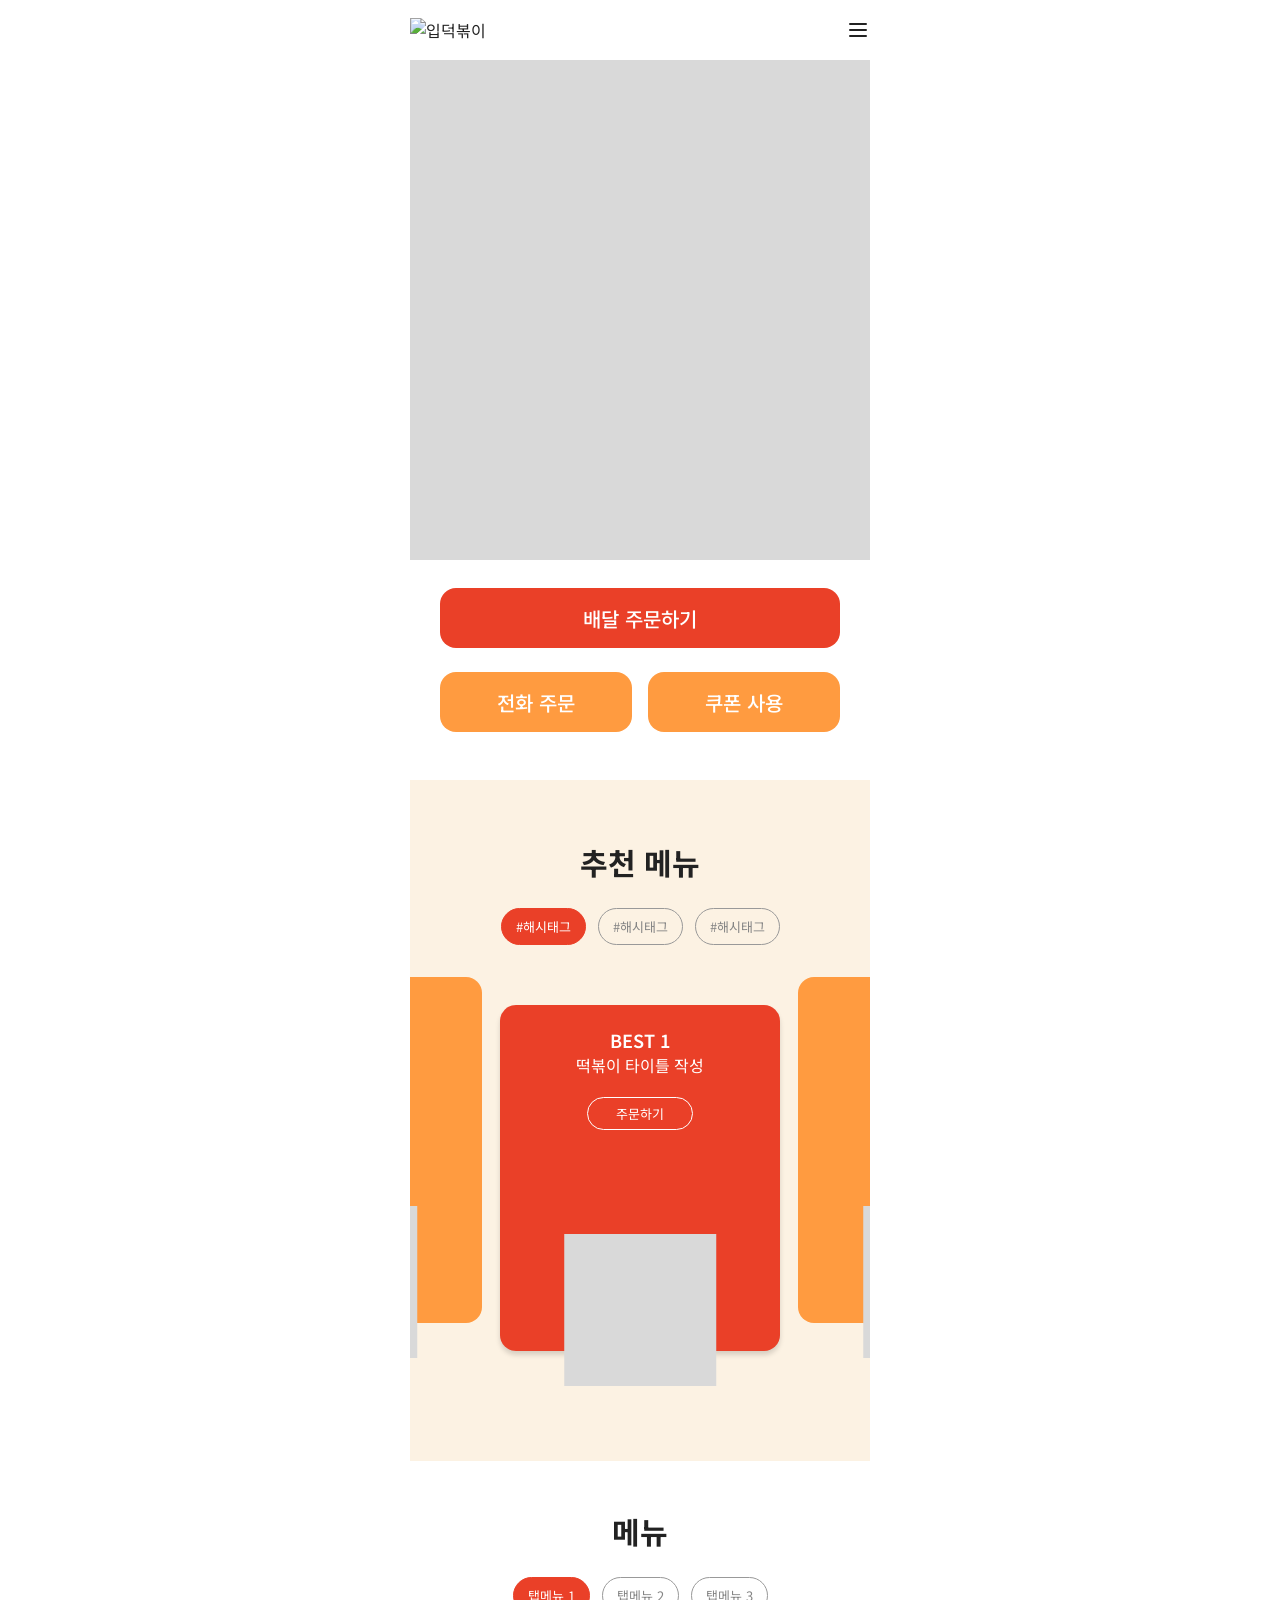
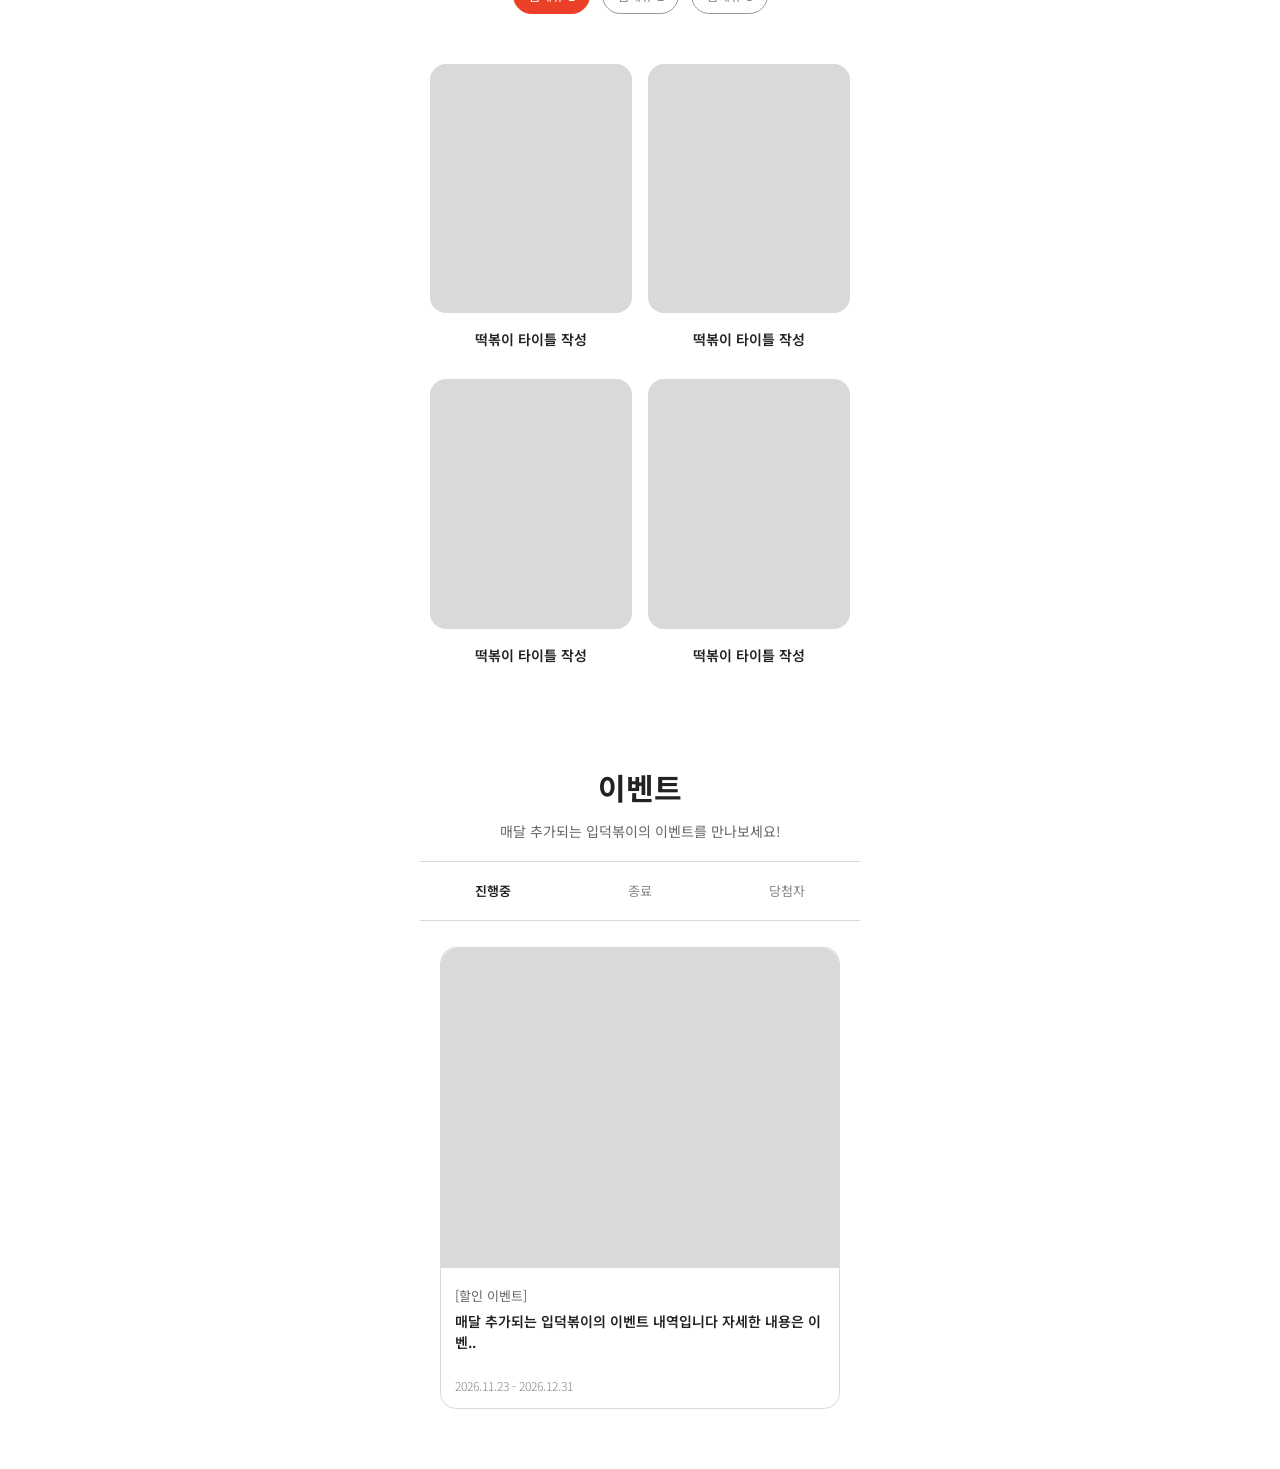
==== index.html @ 16d90d50 "mainpage_fin" ====
<!DOCTYPE html>
<html lang="ko">
<head>
    <meta charset="UTF-8">
    <meta name="viewport" content="width=device-width, initial-scale=1.0">
    <title>입덕볶이</title>
    <link rel="stylesheet" href="CSS/style.css">
</head>
<body>
    <div class="wrap">

        <!-- 헤더 -->
        
<header class="header">
    <a href="index.html" class="logo">
        <img src="img/logo.png" alt="입덕볶이">
    </a>

    <input type="checkbox" id="menu-toggle" class="menu-toggle">

    <label for="menu-toggle" class="menu-btn" aria-label="메뉴 열기">
        <svg xmlns="http://www.w3.org/2000/svg"
            width="24" height="24"
            viewBox="0 0 24 24"
            fill="none"
            stroke="currentColor"
            stroke-width="2"
            stroke-linecap="round"
            stroke-linejoin="round">
            <path d="M4 6h16"/>
            <path d="M4 12h16"/>
            <path d="M4 18h16"/>
        </svg>
    </label>

    <label for="menu-toggle" class="menu-overlay"></label>

    <nav class="side-menu">
        <div class="side-menu-header">
            <h2>메뉴</h2>

            <label for="menu-toggle" class="close-btn" aria-label="메뉴 닫기">
                <svg xmlns="http://www.w3.org/2000/svg"
                    width="24" height="24"
                    viewBox="0 0 24 24"
                    fill="none"
                    stroke="currentColor"
                    stroke-width="2"
                    stroke-linecap="round"
                    stroke-linejoin="round">
                    <path d="m18 6-12 12"/>
                    <path d="m6 6 12 12"/>
                </svg>
            </label>
        </div>

        <ul class="side-menu-list">
            <li><a href="sub/lists/lists.html">리스트페이지</a></li>
            <li><a href="#">상세페이지</a></li>
            <li><a href="#">결제페이지</a></li>
            <li><a href="#">결제</a></li>
        </ul>
    </nav>
</header>


        <main>

            <!-- 히어로 섹션 -->
            <section class="hero-section">
                <div class="hero-img"></div>

                <div class="order-wrap">
                    <a href="sub/lists/index.html" class="delivery-btn">
                        배달 주문하기
                    </a>

                    <div class="order-row">
                        <a href="#" class="phone-btn">전화 주문</a>
                        <a href="#" class="coupon-btn">쿠폰 사용</a>
                    </div>
                </div>
            </section>

            <!-- 추천 메뉴 섹션 -->
            <section class="recommend-section">

                <h2 class="section-title">추천 메뉴</h2>

                <div class="tab-wrap">
                    <button class="tab active">#해시태그</button>
                    <button class="tab">#해시태그</button>
                    <button class="tab">#해시태그</button>
                </div>

                <div class="recommend-slider">

                    <article class="recommend-card side-card">
                        <h3>BEST 2</h3>
                        <p>떡볶이 타이틀 작성</p>
                        <a href="sub/detail/index.html" class="recommend-btn">
                            주문하기
                        </a>
                        <div class="recommend-img recommend-img2"></div>
                    </article>

                    <article class="recommend-card best-card">
                        <h3>BEST 1</h3>
                        <p>떡볶이 타이틀 작성</p>
                        <a href="sub/detail/index.html" class="recommend-btn">
                            주문하기
                        </a>
                        <div class="recommend-img recommend-img1"></div>
                    </article>

                    <article class="recommend-card side-card">
                        <h3>BEST 3</h3>
                        <p>떡볶이 타이틀 작성</p>
                        <a href="sub/detail/index.html" class="recommend-btn">
                            주문하기
                        </a>
                        <div class="recommend-img recommend-img3"></div>
                    </article>

                </div>
            </section>

            <!-- 메뉴 섹션 -->
            <section class="menu-section">

                <h2 class="section-title">메뉴</h2>

                <div class="tab-wrap">
                    <button class="tab active">탭메뉴 1</button>
                    <button class="tab">탭메뉴 2</button>
                    <button class="tab">탭메뉴 3</button>
                </div>

                <div class="menu-grid">

                    <a href="sub/detail/index.html" class="menu-item">
                        <div class="menu-img menu-img1"></div>
                        <h3>떡볶이 타이틀 작성</h3>
                    </a>

                    <a href="sub/detail/index.html" class="menu-item">
                        <div class="menu-img menu-img2"></div>
                        <h3>떡볶이 타이틀 작성</h3>
                    </a>

                    <a href="sub/detail/index.html" class="menu-item">
                        <div class="menu-img menu-img3"></div>
                        <h3>떡볶이 타이틀 작성</h3>
                    </a>

                    <a href="sub/detail/index.html" class="menu-item">
                        <div class="menu-img menu-img4"></div>
                        <h3>떡볶이 타이틀 작성</h3>
                    </a>

                </div>
            </section>

            <!-- 이벤트 섹션 -->
            <section class="event-section">

                <h2 class="section-title">이벤트</h2>

                <p class="event-description">
                    매달 추가되는 입덕볶이의 이벤트를 만나보세요!
                </p>

                <div class="event-tabs">
                    <button class="event-tab active">진행중</button>
                    <button class="event-tab">종료</button>
                    <button class="event-tab">당첨자</button>
                </div>

                <article class="event-card">

                    <div class="event-img"></div>

                    <div class="event-content">
                        <span class="event-category">[할인 이벤트]</span>

                        <h3 class="event-title">
                            매달 추가되는 입덕볶이의 이벤트 내역입니다
                            자세한 내용은 이벤..
                        </h3>

                        <p class="event-date">
                            2026.11.23 - 2026.12.31
                        </p>
                    </div>

                </article>
            </section>

        </main>
    </div>
</body>
</html>
---- CSS/style.css ----
@import url('https://fonts.googleapis.com/css2?family=Noto+Sans+KR:wght@100..900&display=swap');

/* 글로벌 설정 */

* {
    margin: 0;
    padding: 0;
    box-sizing: border-box;
    font-family: 'Noto Sans KR', sans-serif;
}

body {
    background-color: #FFFFFF;
    color: #222222;
}

a {
    text-decoration: none;
    color: inherit;
}

button {
    border: none;
    background: none;
    cursor: pointer;
    color: inherit;
}

.wrap {
    width: 100%;
    max-width: 500px;
    margin: 0 auto;
    background-color: #FFFFFF;
}

main {
    padding: 0 20px;
}

.section-title {
    font-size: 30px;
    font-weight: 700;
    text-align: center;
}


/* 헤더 */

.header {
    width: 100%;
    height: 60px;
    padding: 0 20px;
    display: flex;
    justify-content: space-between;
    align-items: center;
}

.logo {
    display: flex;
    align-items: center;
}

.logo img {
    display: block;
    width: 100px;
    max-height: 45px;
    object-fit: contain;
}

.menu-btn {
    display: flex;
    align-items: center;
    justify-content: center;
}


/* 히어로 섹션 */

.hero-img {
    width: 100%;
    height: 500px;
    background-color: #D9D9D9;
    background-image: url("../img/hero.jpg");
    background-size: cover;
    background-position: center;
}

.order-wrap {
    padding: 28px 30px 0;
    display: flex;
    flex-direction: column;
    gap: 24px;
}

.delivery-btn,
.phone-btn,
.coupon-btn {
    height: 60px;
    border-radius: 16px;
    display: flex;
    justify-content: center;
    align-items: center;
    color: #FFFFFF;
    font-size: 20px;
    font-weight: 500;
}

.delivery-btn {
    width: 100%;
    background-color: #EA4028;
}

.order-row {
    display: flex;
    gap: 16px;
}

.phone-btn,
.coupon-btn {
    flex: 1;
    background-color: #FF9B40;
}


/* 공통 탭 메뉴 */

.tab-wrap {
    display: flex;
    justify-content: center;
    gap: 12px;
    margin-top: 24px;
}

.tab {
    padding: 8px 14px;
    border: 1px solid #999999;
    border-radius: 30px;
    font-size: 13px;
    font-weight: 400;
    color: #858585;
    white-space: nowrap;
}

.tab.active {
    background-color: #EA4028;
    border-color: #EA4028;
    color: #FFFFFF;
}


/* 추천 메뉴 섹션 */

.recommend-section {
    margin-top: 48px;
    padding: 60px 0 65px;
    background-color: #FCF2E3;
    overflow: hidden;
}

.recommend-slider {
    display: flex;
    align-items: flex-start;
    justify-content: center;
    gap: 18px;
    margin-top: 32px;
    padding-bottom: 45px;
    overflow: hidden;
}

.recommend-card {
    position: relative;
    flex-shrink: 0;
    width: 61%;
    aspect-ratio: 164 / 202;
    padding: 22px 10px;
    border-radius: 16px;
    color: #FFFFFF;
    text-align: center;
}

.best-card {
    margin-top: 28px;
    background-color: #EA4028;
    box-shadow: 0 4px 5px #00000025;
}

.side-card {
    background-color: #FF9B40;
}

.recommend-card h3 {
    font-size: 18px;
    font-weight: 600;
}

.recommend-card p {
    font-size: 16px;
    font-weight: 400;
}

.recommend-btn {
    display: inline-flex;
    align-items: center;
    justify-content: center;
    margin-top: 20px;
    padding: 6px 28px;
    border: 1px solid #FFFFFF;
    border-radius: 30px;
    font-size: 13px;
}

.recommend-img {
    position: absolute;
    bottom: -35px;
    left: 50%;
    transform: translateX(-50%);
    width: 54%;
    aspect-ratio: 1 / 1;
    background-color: #D9D9D9;
    background-size: contain;
    background-position: center;
    background-repeat: no-repeat;
}

.recommend-img1 {
    background-image: url("../img/recommend1.png");
}

.recommend-img2 {
    background-image: url("../img/recommend2.png");
}

.recommend-img3 {
    background-image: url("../img/recommend3.png");
}


/* 메뉴 섹션 */

.menu-section {
    padding: 48px 20px 0;
}

.menu-grid {
    display: grid;
    grid-template-columns: repeat(2, minmax(0, 1fr));
    column-gap: 16px;
    row-gap: 30px;
    margin-top: 50px;
}

.menu-item {
    display: flex;
    flex-direction: column;
    align-items: center;
    text-align: center;
}

.menu-img {
    width: 100%;
    aspect-ratio: 140 / 173;
    border-radius: 16px;
    background-color: #D9D9D9;
    background-size: contain;
    background-position: center;
    background-repeat: no-repeat;
}

.menu-img1 {
    background-image: url("../img/menu1.png");
}

.menu-img2 {
    background-image: url("../img/menu2.png");
}

.menu-img3 {
    background-image: url("../img/menu3.png");
}

.menu-img4 {
    background-image: url("../img/menu4.png");
}

.menu-item h3 {
    margin-top: 16px;
    font-size: 14px;
    font-weight: 600;
}


/* 이벤트 섹션 */

.event-section {
    padding: 0 10px 60px;
    margin-top: 100px;
}

.event-description {
    margin-top: 12px;
    margin-bottom: 20px;
    font-size: 14px;
    font-weight: 400;
    color: #666666;
    text-align: center;
}

.event-tabs {
    display: flex;
    height: 60px;
    border-top: 1px solid #D9D9D9;
    border-bottom: 1px solid #D9D9D9;
}

.event-tab {
    flex: 1;
    font-size: 13px;
    color: #858585;
}

.event-tab.active {
    color: #222222;
    font-weight: 600;
}

.event-card {
    margin: 26px 20px 0;
    border: 1px solid #D9D9D9;
    border-radius: 16px;
    overflow: hidden;
}

.event-img {
    width: 100%;
    aspect-ratio: 280 / 225;
    background-color: #D9D9D9;
    background-image: url("../img/event1.jpg");
    background-size: cover;
    background-position: center;
}

.event-content {
    padding: 14px;
}

.event-category {
    font-size: 13px;
    color: #666666;
}

.event-title {
    margin-top: 5px;
    font-size: 14px;
    font-weight: 600;
    line-height: 1.5;
    display: -webkit-box;
    -webkit-line-clamp: 2;
    line-clamp: 2;
    -webkit-box-orient: vertical;
    overflow: hidden;
}

.event-date {
    margin-top: 24px;
    font-size: 12px;
    font-weight: 300;
    color: #858585;
}

/* 모서리 디테일 수정 */

.hero-img {
    border-radius: 0;
}

.delivery-btn,
.phone-btn,
.coupon-btn {
    border-radius: 16px;
}

.recommend-section {
    border-radius: 0;
}

.recommend-card {
    border-radius: 16px;
}

.recommend-img {
    border-radius: 0;
}

.menu-img {
    border-radius: 16px;
}

.tab,
.recommend-btn {
    border-radius: 30px;
}

.event-card {
    border-radius: 16px;
    overflow: hidden;
}

.event-img {
    border-radius: 16px 16px 0 0;
}


/* 햄버거 슬라이드 메뉴 */

.menu-toggle {
    position: absolute;
    opacity: 0;
    width: 1px;
    height: 1px;
}

.menu-btn {
    cursor: pointer;
}

.menu-overlay {
    position: fixed;
    top: 0;
    left: 50%;
    transform: translateX(-50%);
    width: 100%;
    max-width: 500px;
    height: 100dvh;
    background-color: rgba(0, 0, 0, 0.4);
    opacity: 0;
    visibility: hidden;
    transition: 0.3s ease;
    z-index: 100;
}

.side-menu {
    position: fixed;
    top: 0;
    right: max(0px, calc((100vw - 500px) / 2));
    width: 66.667%;
    max-width: 333.333px;
    height: 100dvh;
    background-color: #FFFFFF;
    transform: translateX(100%);
    visibility: hidden;
    transition: transform 0.3s ease, visibility 0.3s;
    z-index: 101;
    overflow-y: auto;
}

.menu-toggle:checked ~ .menu-overlay {
    opacity: 1;
    visibility: visible;
}

.menu-toggle:checked ~ .side-menu {
    transform: translateX(0);
    visibility: visible;
}

.side-menu-header {
    height: 60px;
    padding: 0 20px;
    display: flex;
    align-items: center;
    justify-content: space-between;
    border-bottom: 1px solid #E7E7E7;
}

.side-menu-header h2 {
    font-size: 20px;
    font-weight: 600;
}

.close-btn {
    display: flex;
    align-items: center;
    cursor: pointer;
}

.side-menu-list {
    list-style: none;
    padding: 0 20px;
}

.side-menu-list li {
    border-bottom: 1px solid #E7E7E7;
}

.side-menu-list a {
    display: block;
    padding: 22px 0;
    font-size: 16px;
    font-weight: 500;
}

body:has(.menu-toggle:checked) {
    overflow: hidden;
}
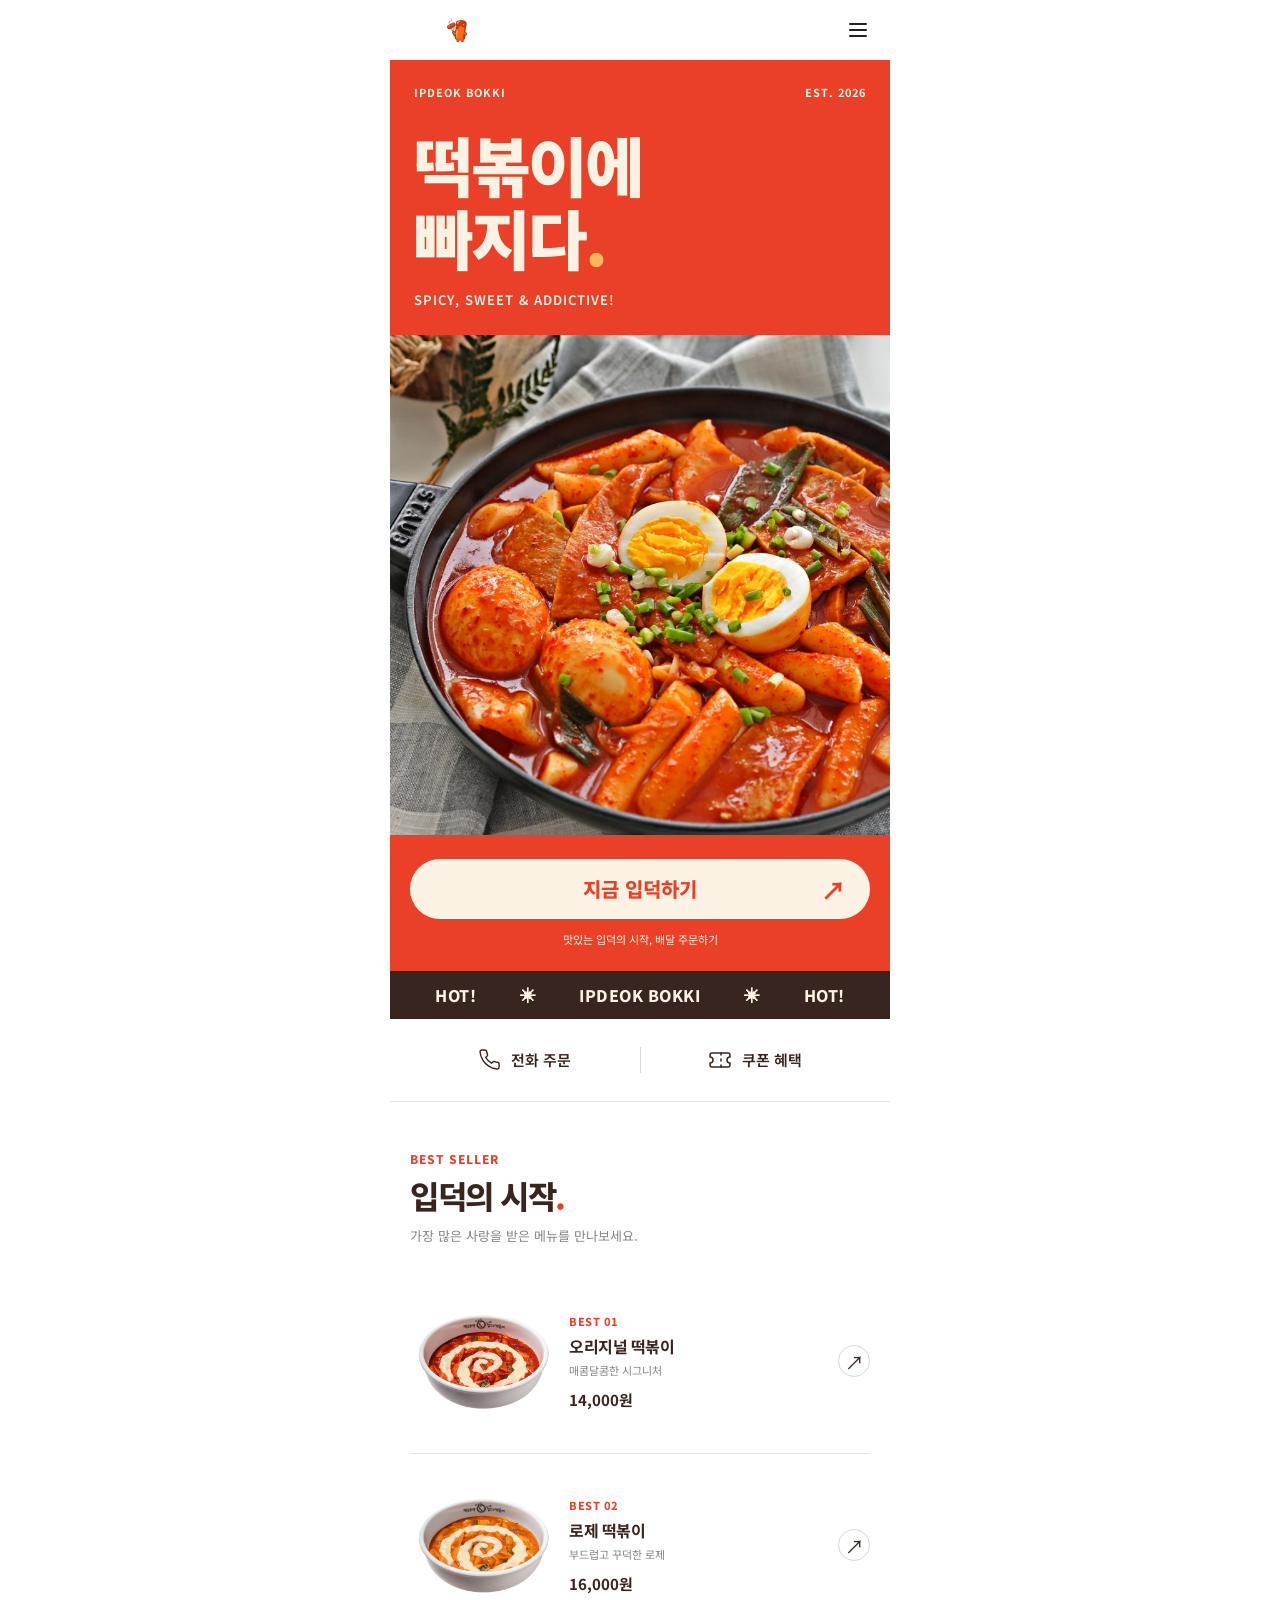
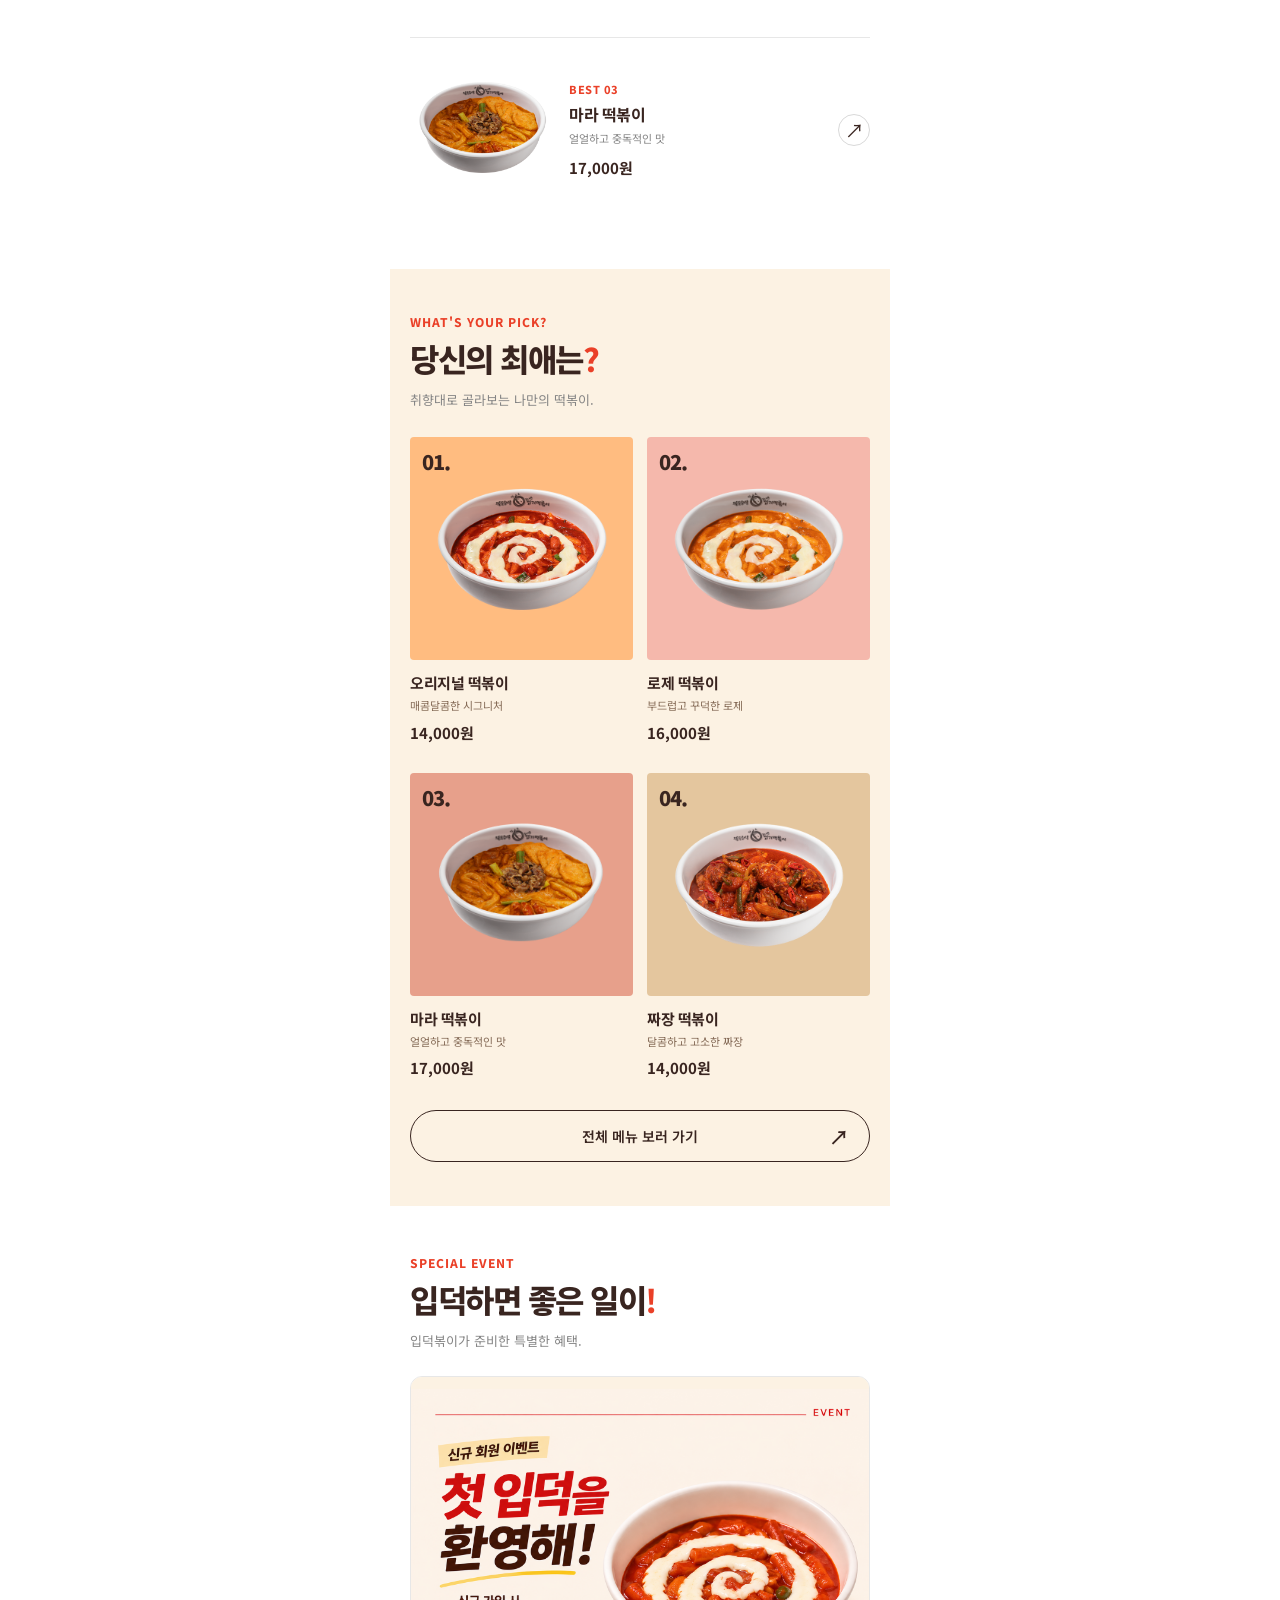
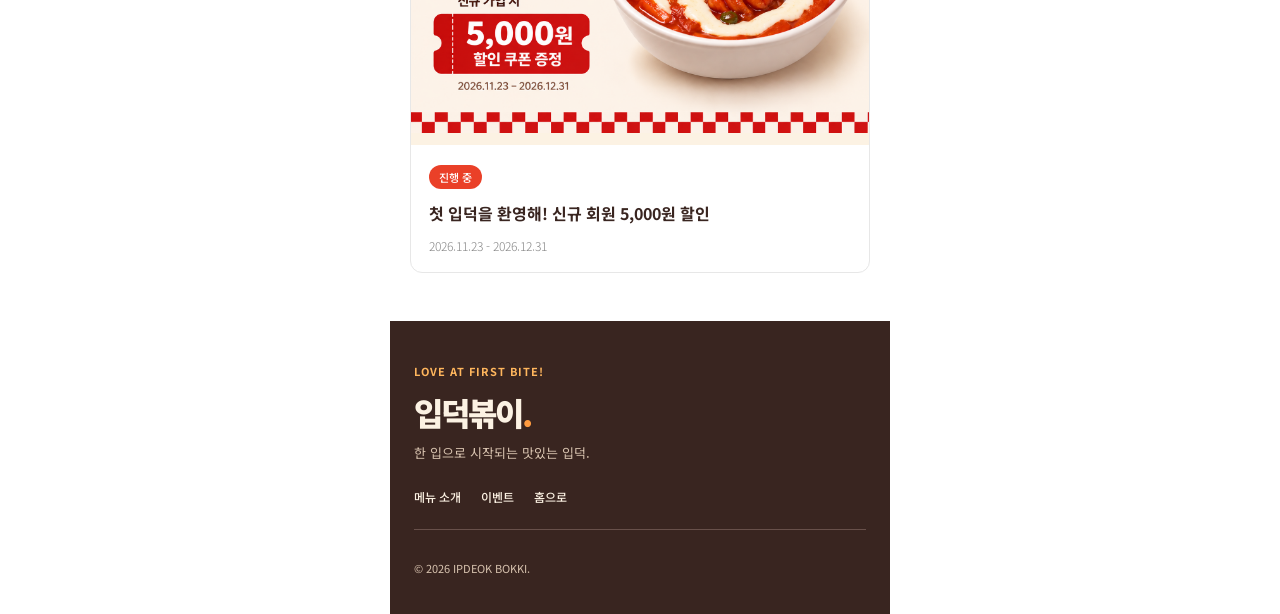
==== commit 52817b01: "배포_1" ====
--- a/index.html
+++ b/index.html
@@ -6,175 +6,308 @@
     <meta name="viewport" content="width=device-width, initial-scale=1.0">
     <title>입덕볶이</title>
     <link rel="stylesheet" href="CSS/style.css">
+    <link rel="stylesheet" href="CSS/main.css">
 </head>
 <body>
+
     <div class="wrap">
 
-        <!-- 헤더 -->
-        
-<header class="header">
-    <a href="index.html" class="logo">
-        <img src="img/logo.png" alt="입덕볶이">
-    </a>
-
-    <input type="checkbox" id="menu-toggle" class="menu-toggle">
-
-    <label for="menu-toggle" class="menu-btn" aria-label="메뉴 열기">
-        <svg xmlns="http://www.w3.org/2000/svg"
-            width="24" height="24"
-            viewBox="0 0 24 24"
-            fill="none"
-            stroke="currentColor"
-            stroke-width="2"
-            stroke-linecap="round"
-            stroke-linejoin="round">
-            <path d="M4 6h16"/>
-            <path d="M4 12h16"/>
-            <path d="M4 18h16"/>
-        </svg>
-    </label>
-
-    <label for="menu-toggle" class="menu-overlay"></label>
-
-    <nav class="side-menu">
-        <div class="side-menu-header">
-            <h2>메뉴</h2>
-
-            <label for="menu-toggle" class="close-btn" aria-label="메뉴 닫기">
-                <svg xmlns="http://www.w3.org/2000/svg"
-                    width="24" height="24"
-                    viewBox="0 0 24 24"
-                    fill="none"
-                    stroke="currentColor"
-                    stroke-width="2"
-                    stroke-linecap="round"
-                    stroke-linejoin="round">
-                    <path d="m18 6-12 12"/>
-                    <path d="m6 6 12 12"/>
+        <header class="header">
+
+            <a href="index.html" class="logo">
+                <img src="img/logo.png" alt="입덕볶이">
+            </a>
+
+            <input type="checkbox" id="menu-toggle" class="menu-toggle">
+
+            <label for="menu-toggle" class="menu-btn">
+                <svg width="24" height="24" viewBox="0 0 24 24"
+                    fill="none" stroke="currentColor" stroke-width="2"
+                    stroke-linecap="round" stroke-linejoin="round">
+                    <path d="M4 6h16"/>
+                    <path d="M4 12h16"/>
+                    <path d="M4 18h16"/>
                 </svg>
             </label>
-        </div>
-
-        <ul class="side-menu-list">
-            <li><a href="sub/lists/lists.html">리스트페이지</a></li>
-            <li><a href="#">상세페이지</a></li>
-            <li><a href="#">결제페이지</a></li>
-            <li><a href="#">결제</a></li>
-        </ul>
-    </nav>
-</header>
-
-
-        <main>
-
-            <!-- 히어로 섹션 -->
+
+            <label for="menu-toggle" class="menu-overlay"></label>
+
+            <nav class="side-menu">
+
+                <div class="side-menu-header">
+                    <h2>메뉴</h2>
+
+                    <label for="menu-toggle" class="close-btn">
+                        <svg width="24" height="24" viewBox="0 0 24 24"
+                            fill="none" stroke="currentColor" stroke-width="2"
+                            stroke-linecap="round" stroke-linejoin="round">
+                            <path d="m18 6-12 12"/>
+                            <path d="m6 6 12 12"/>
+                        </svg>
+                    </label>
+                </div>
+
+                <ul class="side-menu-list">
+                    <li><a href="sub/lists/lists.html">리스트페이지</a></li>
+                    <li><a href="sub/detail/detail.html">상세페이지</a></li>
+                    <li><a href="sub/payment/payment.html">결제페이지</a></li>
+                    <li><a href="sub/payment_finish/payment_finish.html">결제완료</a></li>
+                </ul>
+
+            </nav>
+
+        </header>
+
+        <main class="home-main">
+
             <section class="hero-section">
+
+                <div class="hero-copy">
+
+                    <div class="hero-top">
+                        <span>IPDEOK BOKKI</span>
+                        <span>EST. 2026</span>
+                    </div>
+
+                    <h1>떡볶이에<br>빠지다<span>.</span></h1>
+
+                    <p>SPICY, SWEET & ADDICTIVE!</p>
+
+                </div>
+
                 <div class="hero-img"></div>
 
                 <div class="order-wrap">
-                    <a href="sub/lists/index.html" class="delivery-btn">
-                        배달 주문하기
-                    </a>
-
-                    <div class="order-row">
-                        <a href="#" class="phone-btn">전화 주문</a>
-                        <a href="#" class="coupon-btn">쿠폰 사용</a>
-                    </div>
-                </div>
+
+                    <a href="sub/lists/lists.html" class="delivery-btn">
+                        지금 입덕하기
+                        <span>↗</span>
+                    </a>
+
+                    <p class="order-caption">맛있는 입덕의 시작, 배달 주문하기</p>
+
+                </div>
+
             </section>
 
-            <!-- 추천 메뉴 섹션 -->
+            <div class="brand-strip">
+                <span>HOT!</span>
+                <span>✳</span>
+                <span>IPDEOK BOKKI</span>
+                <span>✳</span>
+                <span>HOT!</span>
+            </div>
+
+            <div class="quick-order">
+
+                <button class="phone-btn" type="button">
+
+                    <svg width="23" height="23" viewBox="0 0 24 24"
+                        fill="none" stroke="currentColor" stroke-width="1.5"
+                        stroke-linecap="round" stroke-linejoin="round">
+                        <path d="M22 16.92v3a2 2 0 0 1-2.18 2
+                        19.79 19.79 0 0 1-8.63-3.07
+                        19.5 19.5 0 0 1-6-6
+                        19.79 19.79 0 0 1-3.07-8.67
+                        A2 2 0 0 1 4.11 2h3
+                        a2 2 0 0 1 2 1.72
+                        12.84 12.84 0 0 0 .7 2.81
+                        2 2 0 0 1-.45 2.11L8.09 9.91
+                        a16 16 0 0 0 6 6l1.27-1.27
+                        a2 2 0 0 1 2.11-.45
+                        12.84 12.84 0 0 0 2.81.7
+                        A2 2 0 0 1 22 16.92z"/>
+                    </svg>
+
+                    전화 주문
+
+                </button>
+
+                <div class="quick-divider"></div>
+
+                <a href="#event" class="coupon-btn">
+
+                    <svg width="24" height="24" viewBox="0 0 24 24"
+                        fill="none" stroke="currentColor" stroke-width="1.5"
+                        stroke-linecap="round" stroke-linejoin="round">
+                        <path d="M4 5h16a2 2 0 0 1 2 2v2
+                        a3 3 0 0 0 0 6v2a2 2 0 0 1-2 2H4
+                        a2 2 0 0 1-2-2v-2a3 3 0 0 0 0-6V7
+                        a2 2 0 0 1 2-2z"/>
+                        <path d="M13 5v2m0 4v2m0 4v2"/>
+                    </svg>
+
+                    쿠폰 혜택
+
+                </a>
+
+            </div>
+
             <section class="recommend-section">
 
-                <h2 class="section-title">추천 메뉴</h2>
-
-                <div class="tab-wrap">
-                    <button class="tab active">#해시태그</button>
-                    <button class="tab">#해시태그</button>
-                    <button class="tab">#해시태그</button>
+                <div class="home-heading">
+
+                    <span class="english-title">BEST SELLER</span>
+
+                    <h2>입덕의 시작<span>.</span></h2>
+
+                    <p>가장 많은 사랑을 받은 메뉴를 만나보세요.</p>
+
                 </div>
 
                 <div class="recommend-slider">
 
+                    <article class="recommend-card best-card">
+
+                        <div class="recommend-img recommend-img1"></div>
+
+                        <div class="recommend-info">
+
+                            <span class="rank-label">BEST 01</span>
+
+                            <h3>오리지널 떡볶이</h3>
+
+                            <p>매콤달콤한 시그니처</p>
+
+                            <strong>14,000원</strong>
+
+                        </div>
+
+                        <a href="sub/detail/detail.html?id=1" class="recommend-btn">
+                            ↗
+                        </a>
+
+                    </article>
+
                     <article class="recommend-card side-card">
-                        <h3>BEST 2</h3>
-                        <p>떡볶이 타이틀 작성</p>
-                        <a href="sub/detail/index.html" class="recommend-btn">
-                            주문하기
+
+                        <div class="recommend-img recommend-img2"></div>
+
+                        <div class="recommend-info">
+
+                            <span class="rank-label">BEST 02</span>
+
+                            <h3>로제 떡볶이</h3>
+
+                            <p>부드럽고 꾸덕한 로제</p>
+
+                            <strong>16,000원</strong>
+
+                        </div>
+
+                        <a href="sub/detail/detail.html?id=2" class="recommend-btn">
+                            ↗
                         </a>
-                        <div class="recommend-img recommend-img2"></div>
+
                     </article>
 
-                    <article class="recommend-card best-card">
-                        <h3>BEST 1</h3>
-                        <p>떡볶이 타이틀 작성</p>
-                        <a href="sub/detail/index.html" class="recommend-btn">
-                            주문하기
+                    <article class="recommend-card side-card">
+
+                        <div class="recommend-img recommend-img3"></div>
+
+                        <div class="recommend-info">
+
+                            <span class="rank-label">BEST 03</span>
+
+                            <h3>마라 떡볶이</h3>
+
+                            <p>얼얼하고 중독적인 맛</p>
+
+                            <strong>17,000원</strong>
+
+                        </div>
+
+                        <a href="sub/detail/detail.html?id=3" class="recommend-btn">
+                            ↗
                         </a>
-                        <div class="recommend-img recommend-img1"></div>
+
                     </article>
 
-                    <article class="recommend-card side-card">
-                        <h3>BEST 3</h3>
-                        <p>떡볶이 타이틀 작성</p>
-                        <a href="sub/detail/index.html" class="recommend-btn">
-                            주문하기
-                        </a>
-                        <div class="recommend-img recommend-img3"></div>
-                    </article>
-
-                </div>
+                </div>
+
             </section>
 
-            <!-- 메뉴 섹션 -->
             <section class="menu-section">
 
-                <h2 class="section-title">메뉴</h2>
-
-                <div class="tab-wrap">
-                    <button class="tab active">탭메뉴 1</button>
-                    <button class="tab">탭메뉴 2</button>
-                    <button class="tab">탭메뉴 3</button>
+                <div class="home-heading">
+
+                    <span class="english-title">WHAT'S YOUR PICK?</span>
+
+                    <h2>당신의 최애는<span>?</span></h2>
+
+                    <p>취향대로 골라보는 나만의 떡볶이.</p>
+
                 </div>
 
                 <div class="menu-grid">
 
-                    <a href="sub/detail/index.html" class="menu-item">
-                        <div class="menu-img menu-img1"></div>
-                        <h3>떡볶이 타이틀 작성</h3>
-                    </a>
-
-                    <a href="sub/detail/index.html" class="menu-item">
-                        <div class="menu-img menu-img2"></div>
-                        <h3>떡볶이 타이틀 작성</h3>
-                    </a>
-
-                    <a href="sub/detail/index.html" class="menu-item">
-                        <div class="menu-img menu-img3"></div>
-                        <h3>떡볶이 타이틀 작성</h3>
-                    </a>
-
-                    <a href="sub/detail/index.html" class="menu-item">
-                        <div class="menu-img menu-img4"></div>
-                        <h3>떡볶이 타이틀 작성</h3>
-                    </a>
-
-                </div>
+                    <a href="sub/detail/detail.html?id=1" class="menu-item">
+
+                        <div class="menu-img menu-img1">
+                            <span class="menu-number">01.</span>
+                        </div>
+
+                        <h3>오리지널 떡볶이</h3>
+                        <p>매콤달콤한 시그니처</p>
+                        <strong>14,000원</strong>
+
+                    </a>
+
+                    <a href="sub/detail/detail.html?id=2" class="menu-item">
+
+                        <div class="menu-img menu-img2">
+                            <span class="menu-number">02.</span>
+                        </div>
+
+                        <h3>로제 떡볶이</h3>
+                        <p>부드럽고 꾸덕한 로제</p>
+                        <strong>16,000원</strong>
+
+                    </a>
+
+                    <a href="sub/detail/detail.html?id=3" class="menu-item">
+
+                        <div class="menu-img menu-img3">
+                            <span class="menu-number">03.</span>
+                        </div>
+
+                        <h3>마라 떡볶이</h3>
+                        <p>얼얼하고 중독적인 맛</p>
+                        <strong>17,000원</strong>
+
+                    </a>
+
+                    <a href="sub/detail/detail.html?id=4" class="menu-item">
+
+                        <div class="menu-img menu-img4">
+                            <span class="menu-number">04.</span>
+                        </div>
+
+                        <h3>짜장 떡볶이</h3>
+                        <p>달콤하고 고소한 짜장</p>
+                        <strong>14,000원</strong>
+
+                    </a>
+
+                </div>
+
+                <a href="sub/lists/lists.html" class="all-menu-btn">
+                    전체 메뉴 보러 가기
+                    <span>↗</span>
+                </a>
+
             </section>
 
-            <!-- 이벤트 섹션 -->
-            <section class="event-section">
-
-                <h2 class="section-title">이벤트</h2>
-
-                <p class="event-description">
-                    매달 추가되는 입덕볶이의 이벤트를 만나보세요!
-                </p>
-
-                <div class="event-tabs">
-                    <button class="event-tab active">진행중</button>
-                    <button class="event-tab">종료</button>
-                    <button class="event-tab">당첨자</button>
+            <section class="event-section" id="event">
+
+                <div class="home-heading">
+
+                    <span class="english-title">SPECIAL EVENT</span>
+
+                    <h2>입덕하면 좋은 일이<span>!</span></h2>
+
+                    <p>입덕볶이가 준비한 특별한 혜택.</p>
+
                 </div>
 
                 <article class="event-card">
@@ -182,22 +315,47 @@
                     <div class="event-img"></div>
 
                     <div class="event-content">
-                        <span class="event-category">[할인 이벤트]</span>
+
+                        <span class="event-category">진행 중</span>
 
                         <h3 class="event-title">
-                            매달 추가되는 입덕볶이의 이벤트 내역입니다
-                            자세한 내용은 이벤..
+                            첫 입덕을 환영해!
+                            신규 회원 5,000원 할인
                         </h3>
 
                         <p class="event-date">
                             2026.11.23 - 2026.12.31
                         </p>
+
                     </div>
 
                 </article>
+
             </section>
 
         </main>
+
+        <footer class="home-footer">
+
+            <span class="footer-caption">LOVE AT FIRST BITE!</span>
+
+            <h2>입덕볶이<span>.</span></h2>
+
+            <p>한 입으로 시작되는 맛있는 입덕.</p>
+
+            <div class="footer-links">
+                <a href="sub/lists/lists.html">메뉴 소개</a>
+                <a href="#event">이벤트</a>
+                <a href="index.html">홈으로</a>
+            </div>
+
+            <div class="footer-divider"></div>
+
+            <small>© 2026 IPDEOK BOKKI.</small>
+
+        </footer>
+
     </div>
+
 </body>
 </html>
--- a/CSS/style.css
+++ b/CSS/style.css
@@ -335,7 +335,7 @@
     width: 100%;
     aspect-ratio: 280 / 225;
     background-color: #D9D9D9;
-    background-image: url("../img/event1.jpg");
+    background-image: url("../img/event1.png");
     background-size: cover;
     background-position: center;
 }
@@ -503,3 +503,10 @@
 body:has(.menu-toggle:checked) {
     overflow: hidden;
 }
+
+.hero-img,
+.recommend-img,
+.menu-img,
+.event-img {
+    background-color: transparent;
+}
--- a/CSS/main.css
+++ b/CSS/main.css
@@ -0,0 +1,499 @@
+
+.home-main {
+    padding: 0;
+    color: #392520;
+}
+
+.home-main .hero-section {
+    background-color: #EA4028;
+    padding-bottom: 24px;
+}
+
+.hero-copy {
+    padding: 24px 24px 26px;
+    color: #FCF2E3;
+}
+
+.hero-top {
+    display: flex;
+    justify-content: space-between;
+    font-size: 11px;
+    font-weight: 700;
+    letter-spacing: 1px;
+}
+
+.hero-copy h1 {
+    margin-top: 28px;
+    font-size: clamp(44px, 13vw, 65px);
+    font-weight: 900;
+    line-height: 1.12;
+    letter-spacing: -3px;
+    word-break: keep-all;
+}
+
+.hero-copy h1 span {
+    color: #FFB65D;
+}
+
+.hero-copy p {
+    margin-top: 16px;
+    font-size: 13px;
+    font-weight: 600;
+    letter-spacing: 1px;
+}
+
+.home-main .hero-img {
+    width: 100%;
+    height: 500px;
+    background-color: transparent;
+    background-image: url("../img/hero.jpg");
+    background-size: cover;
+    background-position: center;
+    background-repeat: no-repeat;
+    border-radius: 0;
+}
+
+.home-main .order-wrap {
+    padding: 24px 20px 0;
+    gap: 12px;
+}
+
+.home-main .delivery-btn {
+    position: relative;
+    height: 60px;
+    background-color: #FCF2E3;
+    color: #EA4028;
+    border-radius: 40px;
+    font-size: 20px;
+    font-weight: 800;
+}
+
+.home-main .delivery-btn span {
+    position: absolute;
+    right: 24px;
+    font-size: 25px;
+}
+
+.order-caption {
+    color: #FCF2E3;
+    font-size: 11px;
+    text-align: center;
+}
+
+.brand-strip {
+    display: flex;
+    justify-content: space-evenly;
+    align-items: center;
+    gap: 8px;
+    padding: 12px 10px;
+    background-color: #392520;
+    color: #FCF2E3;
+    font-size: clamp(11px, 3.5vw, 16px);
+    font-weight: 800;
+    letter-spacing: 0.5px;
+    white-space: nowrap;
+}
+
+.quick-order {
+    display: flex;
+    align-items: center;
+    padding: 20px;
+    border-bottom: 1px solid #E7E7E7;
+}
+
+.home-main .phone-btn,
+.home-main .coupon-btn {
+    flex: 1;
+    display: flex;
+    justify-content: center;
+    align-items: center;
+    gap: 10px;
+    height: 42px;
+    background-color: transparent;
+    color: #392520;
+    font-size: 15px;
+    font-weight: 600;
+    border-radius: 0;
+}
+
+.quick-divider {
+    width: 1px;
+    height: 26px;
+    background-color: #D9D9D9;
+}
+
+.home-heading {
+    text-align: left;
+}
+
+.english-title {
+    display: block;
+    margin-bottom: 8px;
+    font-size: 12px;
+    font-weight: 800;
+    letter-spacing: 1px;
+    color: #EA4028;
+}
+
+.home-heading h2 {
+    font-size: clamp(26px, 7vw, 32px);
+    font-weight: 800;
+    line-height: 1.3;
+    letter-spacing: -1.5px;
+    color: #392520;
+    word-break: keep-all;
+}
+
+.home-heading h2 span {
+    color: #EA4028;
+}
+
+.home-heading p {
+    margin-top: 10px;
+    font-size: 13px;
+    font-weight: 400;
+    color: #858585;
+    line-height: 1.5;
+}
+
+.home-main .recommend-section {
+    margin-top: 0;
+    padding: 48px 20px;
+    background-color: #FFFFFF;
+    overflow: visible;
+}
+
+.home-main .recommend-slider {
+    display: flex;
+    flex-direction: column;
+    align-items: stretch;
+    justify-content: flex-start;
+    gap: 0;
+    margin-top: 24px;
+    padding-bottom: 0;
+    overflow: visible;
+}
+
+.home-main .recommend-card {
+    position: relative;
+    display: grid;
+    grid-template-columns: 32% minmax(0, 1fr) 32px;
+    align-items: center;
+    gap: 12px;
+    width: 100%;
+    aspect-ratio: auto;
+    min-height: 130px;
+    padding: 18px 0;
+    border-radius: 0;
+    border-bottom: 1px solid #E7E7E7;
+    background-color: #FFFFFF;
+    color: #392520;
+    text-align: left;
+    box-shadow: none;
+    margin: 0;
+}
+
+.home-main .recommend-card:last-child {
+    border-bottom: none;
+}
+
+.home-main .recommend-img {
+    position: static;
+    width: 100%;
+    aspect-ratio: 1 / 1;
+    transform: none;
+    background-color: transparent;
+    background-size: contain;
+    background-position: center;
+    background-repeat: no-repeat;
+}
+
+.recommend-info {
+    min-width: 0;
+}
+
+.rank-label {
+    display: block;
+    margin-bottom: 5px;
+    color: #EA4028;
+    font-size: 11px;
+    font-weight: 800;
+    letter-spacing: 0.5px;
+}
+
+.home-main .recommend-card h3 {
+    font-size: 16px;
+    font-weight: 700;
+    letter-spacing: -0.5px;
+    color: #392520;
+}
+
+.home-main .recommend-card p {
+    margin-top: 4px;
+    font-size: 11px;
+    color: #858585;
+    line-height: 1.5;
+}
+
+.recommend-info strong {
+    display: block;
+    margin-top: 10px;
+    font-size: 15px;
+    font-weight: 700;
+    color: #392520;
+}
+
+.home-main .recommend-btn {
+    display: flex;
+    align-items: center;
+    justify-content: center;
+    width: 32px;
+    height: 32px;
+    margin: 0;
+    padding: 0;
+    border: 1px solid #D9D9D9;
+    border-radius: 50%;
+    color: #392520;
+    font-size: 19px;
+}
+
+.home-main .recommend-btn:hover {
+    background-color: #EA4028;
+    border-color: #EA4028;
+    color: #FFFFFF;
+}
+
+.home-main .menu-section {
+    padding: 44px 20px;
+    background-color: #FCF2E3;
+}
+
+.home-main .menu-grid {
+    display: grid;
+    grid-template-columns: repeat(2, minmax(0, 1fr));
+    column-gap: 14px;
+    row-gap: 30px;
+    margin-top: 28px;
+}
+
+.home-main .menu-item {
+    display: flex;
+    flex-direction: column;
+    align-items: flex-start;
+    text-align: left;
+    min-width: 0;
+}
+
+.home-main .menu-img {
+    position: relative;
+    width: 100%;
+    aspect-ratio: 1 / 1;
+    border-radius: 4px;
+    background-size: 85% auto;
+    background-position: center;
+    background-repeat: no-repeat;
+}
+
+.home-main .menu-img1 {
+    background-color: #FFBC80;
+}
+
+.home-main .menu-img2 {
+    background-color: #F5B8AC;
+}
+
+.home-main .menu-img3 {
+    background-color: #E7A08B;
+}
+
+.home-main .menu-img4 {
+    background-color: #E4C69E;
+}
+
+.menu-number {
+    position: absolute;
+    top: 10px;
+    left: 12px;
+    font-size: 20px;
+    font-weight: 900;
+    letter-spacing: -1px;
+    color: #392520;
+}
+
+.home-main .menu-item h3 {
+    margin-top: 12px;
+    font-size: 15px;
+    font-weight: 700;
+    letter-spacing: -0.5px;
+    color: #392520;
+}
+
+.home-main .menu-item p {
+    margin-top: 4px;
+    font-size: 11px;
+    color: #856B57;
+    line-height: 1.5;
+}
+
+.home-main .menu-item strong {
+    margin-top: 8px;
+    font-size: 15px;
+    font-weight: 700;
+}
+
+.all-menu-btn {
+    position: relative;
+    display: flex;
+    justify-content: center;
+    align-items: center;
+    height: 52px;
+    margin-top: 32px;
+    border: 1px solid #392520;
+    border-radius: 30px;
+    font-size: 14px;
+    font-weight: 600;
+    color: #392520;
+}
+
+.all-menu-btn span {
+    position: absolute;
+    right: 20px;
+    font-size: 20px;
+}
+
+.all-menu-btn:hover {
+    background-color: #392520;
+    color: #FCF2E3;
+}
+
+.home-main .event-section {
+    margin-top: 0;
+    padding: 48px 20px;
+    background-color: #FFFFFF;
+}
+
+.home-main .event-card {
+    margin: 26px 0 0;
+    border: 1px solid #E7E7E7;
+    border-radius: 12px;
+    overflow: hidden;
+}
+
+.home-main .event-img {
+    width: 100%;
+    aspect-ratio: 280 / 225;
+    background-color: #FCF2E3;
+    background-image: url("../img/event1.png");
+    background-size: contain;
+    background-position: center;
+    background-repeat: no-repeat;
+    border-radius: 0;
+}
+
+.home-main .event-content {
+    padding: 18px;
+}
+
+.home-main .event-category {
+    display: inline-block;
+    padding: 4px 10px;
+    border-radius: 20px;
+    background-color: #EA4028;
+    color: #FFFFFF;
+    font-size: 11px;
+    font-weight: 500;
+}
+
+.home-main .event-title {
+    margin-top: 12px;
+    font-size: 16px;
+    font-weight: 700;
+    line-height: 1.5;
+    color: #392520;
+}
+
+.home-main .event-date {
+    margin-top: 12px;
+    font-size: 12px;
+    color: #858585;
+}
+
+.home-footer {
+    padding: 36px 24px;
+    background-color: #392520;
+    color: #FCF2E3;
+}
+
+.footer-caption {
+    font-size: 11px;
+    font-weight: 700;
+    letter-spacing: 1px;
+    color: #FFB65D;
+}
+
+.home-footer h2 {
+    margin-top: 8px;
+    font-size: 32px;
+    font-weight: 900;
+    letter-spacing: -2px;
+}
+
+.home-footer h2 span {
+    color: #FF9B40;
+}
+
+.home-footer p {
+    margin-top: 8px;
+    font-size: 13px;
+    color: #D8C3AF;
+}
+
+.footer-links {
+    display: flex;
+    flex-wrap: wrap;
+    gap: 20px;
+    margin-top: 26px;
+    font-size: 12px;
+    font-weight: 500;
+}
+
+.footer-divider {
+    height: 1px;
+    margin: 24px 0;
+    background-color: #68504A;
+}
+
+.home-footer small {
+    font-size: 11px;
+    color: #D8C3AF;
+}
+
+@media screen and (max-width: 360px) {
+
+    .hero-copy {
+        padding: 24px 20px;
+    }
+
+    .home-main .recommend-card {
+        grid-template-columns: 29% minmax(0, 1fr) 28px;
+        gap: 10px;
+    }
+
+    .home-main .recommend-card h3 {
+        font-size: 14px;
+    }
+
+    .home-main .recommend-btn {
+        width: 28px;
+        height: 28px;
+    }
+
+    .home-main .menu-item h3 {
+        font-size: 13px;
+    }
+
+    .home-main .menu-item p {
+        font-size: 10px;
+    }
+
+}
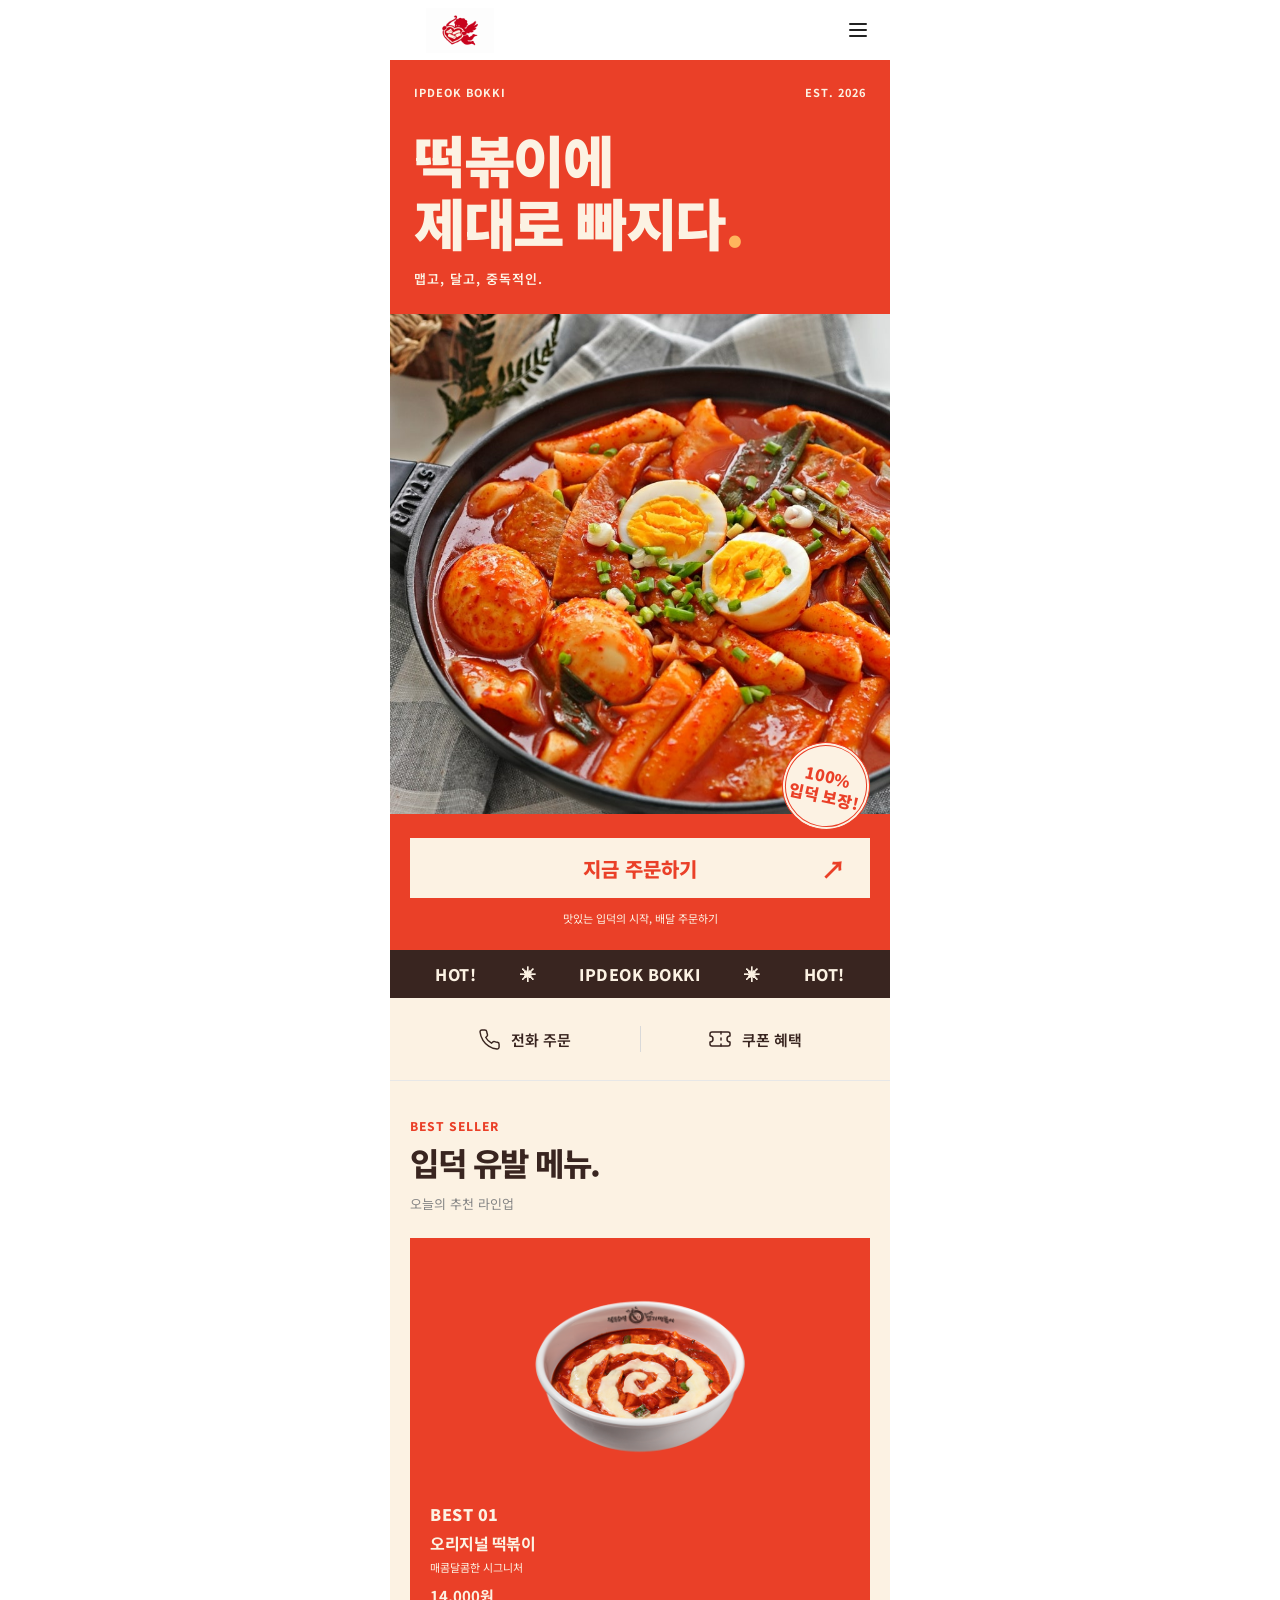
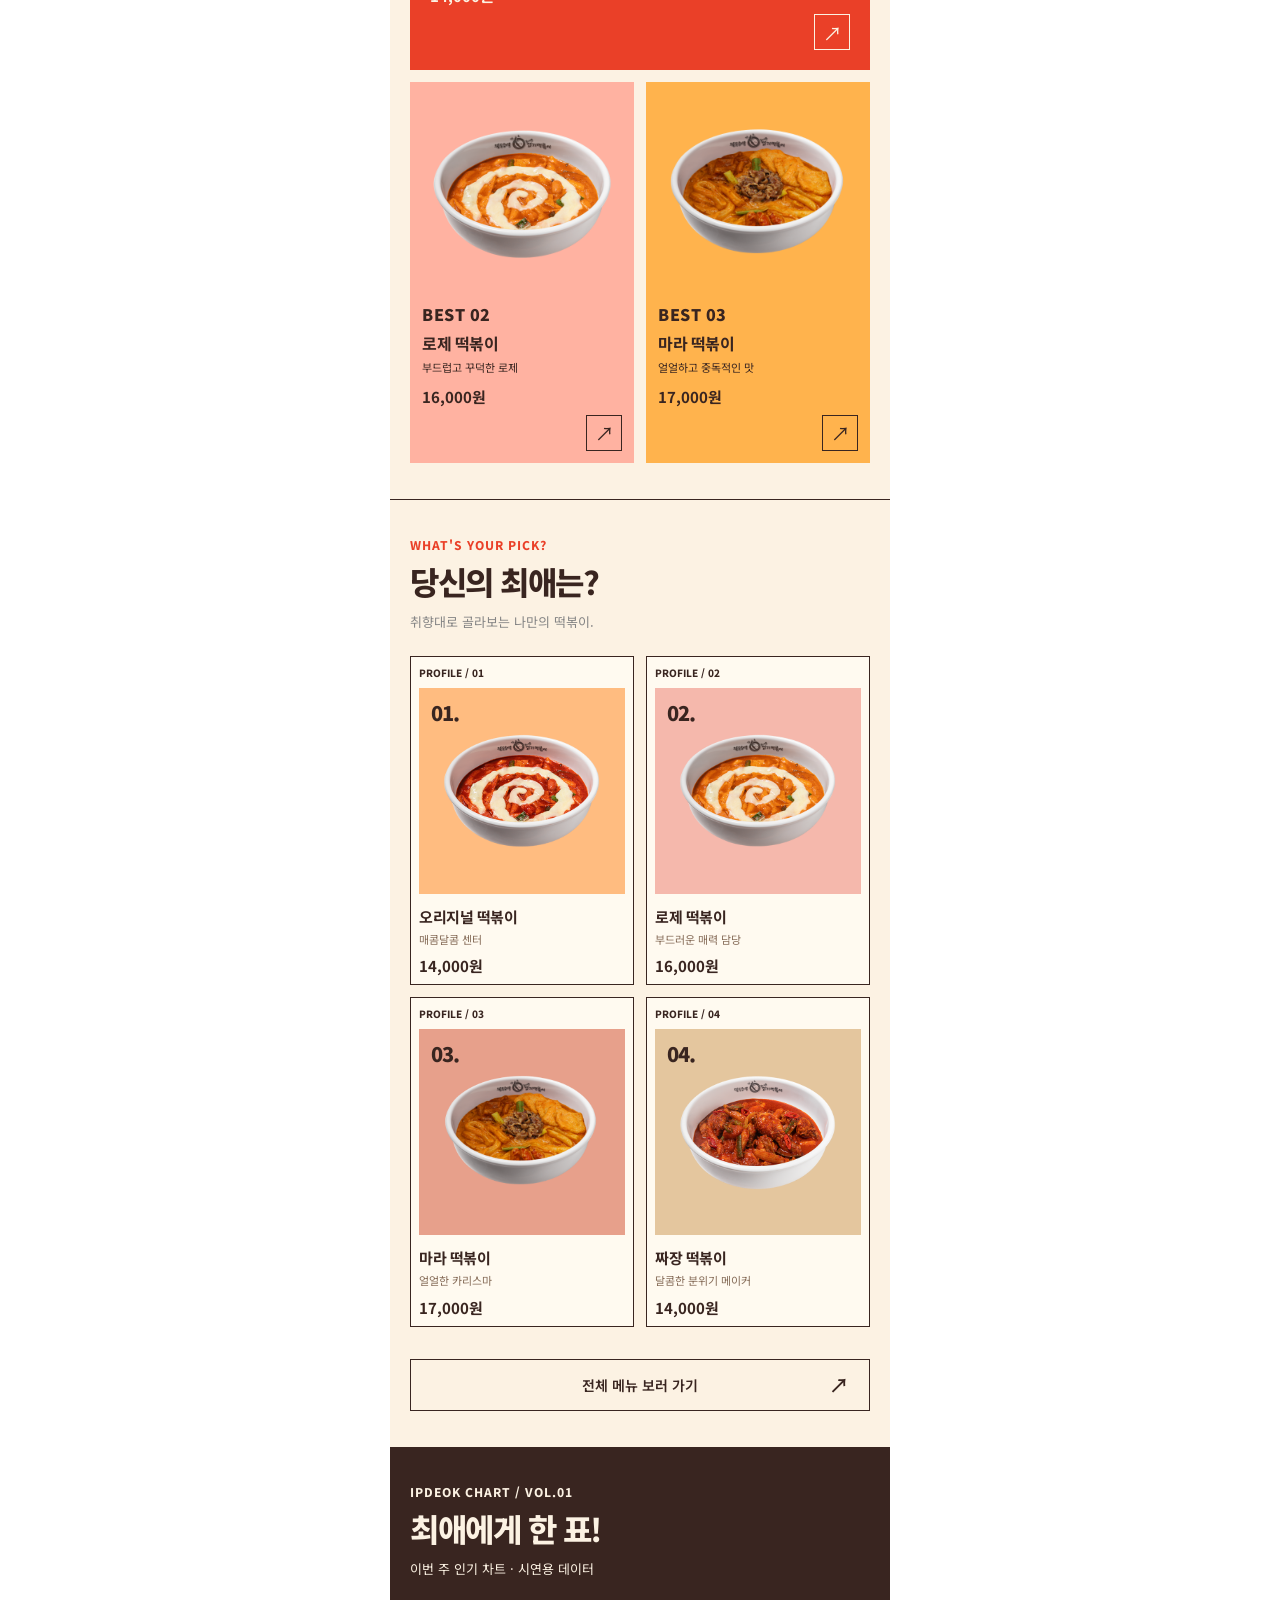
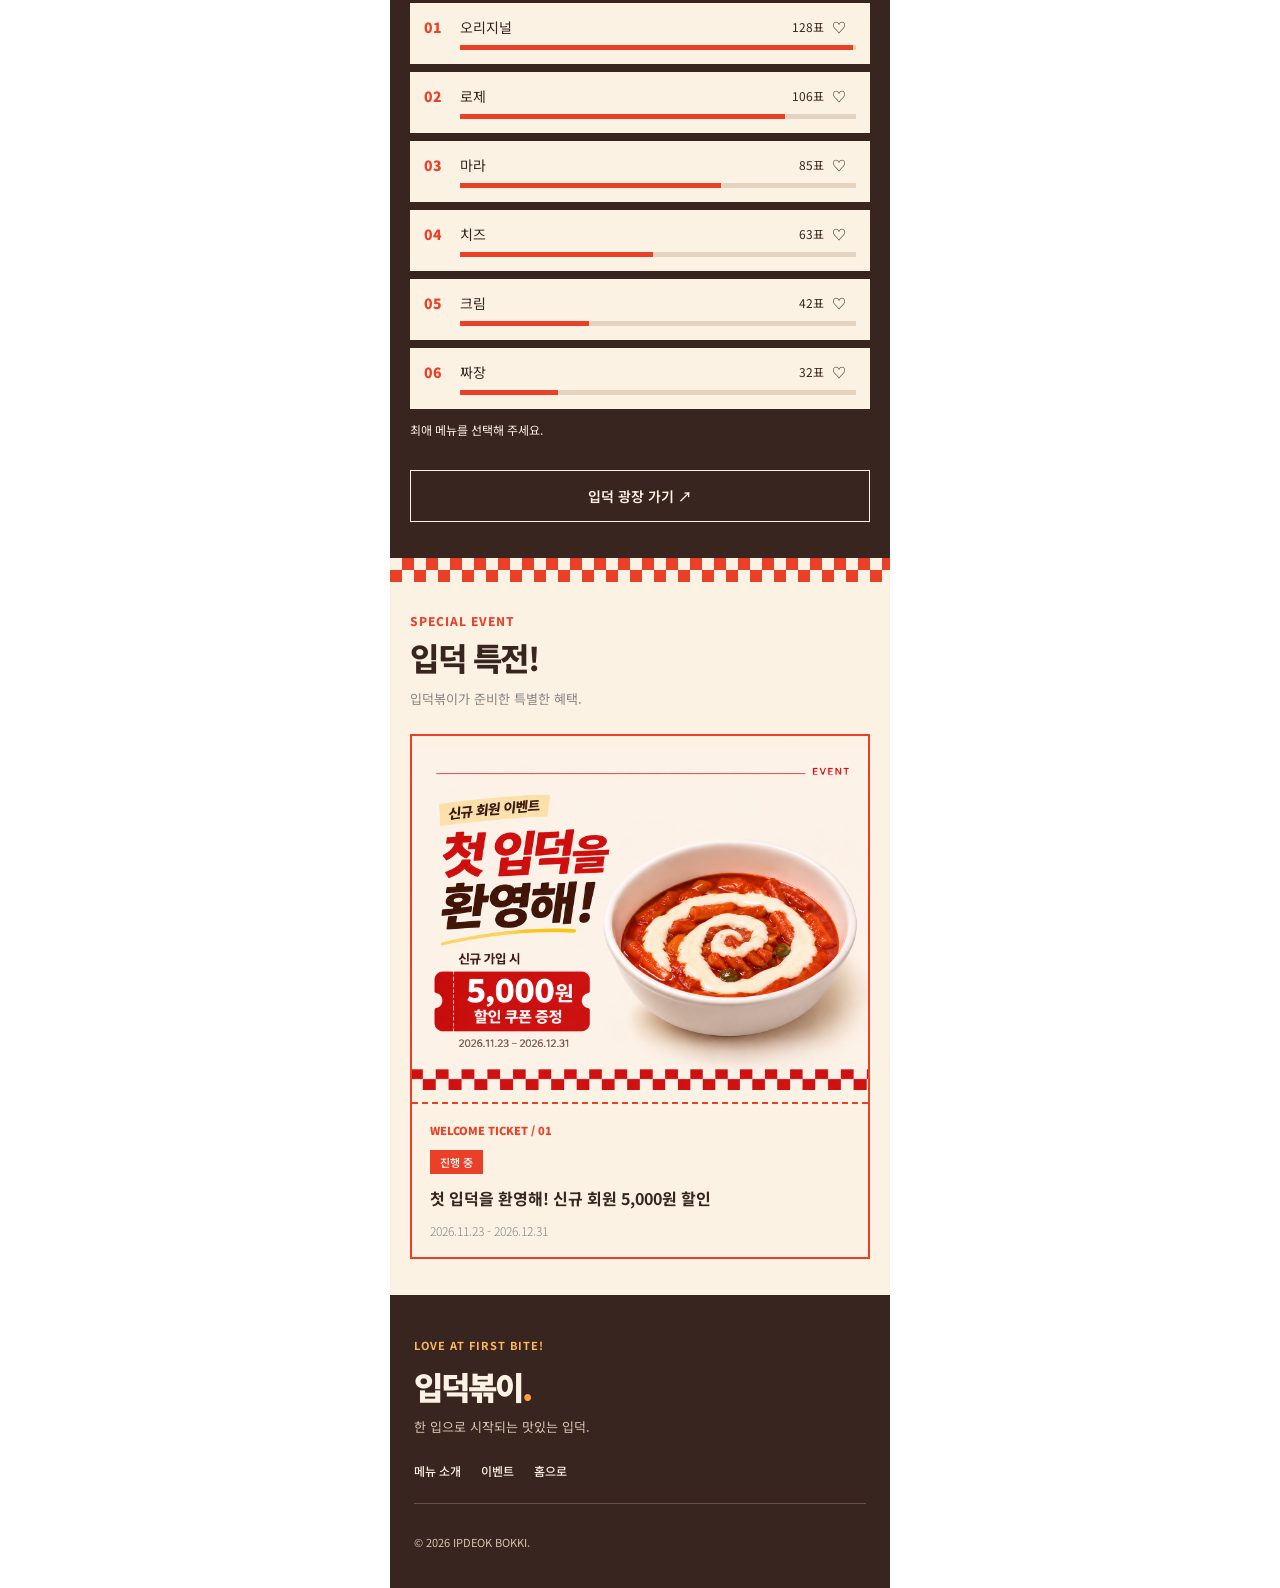
==== commit 9731a1fd: "11_25_ed" ====
--- a/index.html
+++ b/index.html
@@ -1,111 +1,75 @@
 
 <!DOCTYPE html>
+
 <html lang="ko">
 <head>
-    <meta charset="UTF-8">
-    <meta name="viewport" content="width=device-width, initial-scale=1.0">
-    <title>입덕볶이</title>
-    <link rel="stylesheet" href="CSS/style.css">
-    <link rel="stylesheet" href="CSS/main.css">
+<meta charset="utf-8"/>
+<meta content="width=device-width, initial-scale=1.0" name="viewport"/>
+<title>입덕볶이</title>
+<link href="CSS/style.css" rel="stylesheet"/>
+<link href="CSS/main.css" rel="stylesheet"/>
 </head>
 <body>
-
-    <div class="wrap">
-
-        <header class="header">
-
-            <a href="index.html" class="logo">
-                <img src="img/logo.png" alt="입덕볶이">
-            </a>
-
-            <input type="checkbox" id="menu-toggle" class="menu-toggle">
-
-            <label for="menu-toggle" class="menu-btn">
-                <svg width="24" height="24" viewBox="0 0 24 24"
-                    fill="none" stroke="currentColor" stroke-width="2"
-                    stroke-linecap="round" stroke-linejoin="round">
-                    <path d="M4 6h16"/>
-                    <path d="M4 12h16"/>
-                    <path d="M4 18h16"/>
-                </svg>
-            </label>
-
-            <label for="menu-toggle" class="menu-overlay"></label>
-
-            <nav class="side-menu">
-
-                <div class="side-menu-header">
-                    <h2>메뉴</h2>
-
-                    <label for="menu-toggle" class="close-btn">
-                        <svg width="24" height="24" viewBox="0 0 24 24"
-                            fill="none" stroke="currentColor" stroke-width="2"
-                            stroke-linecap="round" stroke-linejoin="round">
-                            <path d="m18 6-12 12"/>
-                            <path d="m6 6 12 12"/>
-                        </svg>
-                    </label>
-                </div>
-
-                <ul class="side-menu-list">
-                    <li><a href="sub/lists/lists.html">리스트페이지</a></li>
-                    <li><a href="sub/detail/detail.html">상세페이지</a></li>
-                    <li><a href="sub/payment/payment.html">결제페이지</a></li>
-                    <li><a href="sub/payment_finish/payment_finish.html">결제완료</a></li>
-                </ul>
-
-            </nav>
-
-        </header>
-
-        <main class="home-main">
-
-            <section class="hero-section">
-
-                <div class="hero-copy">
-
-                    <div class="hero-top">
-                        <span>IPDEOK BOKKI</span>
-                        <span>EST. 2026</span>
-                    </div>
-
-                    <h1>떡볶이에<br>빠지다<span>.</span></h1>
-
-                    <p>SPICY, SWEET & ADDICTIVE!</p>
-
-                </div>
-
-                <div class="hero-img"></div>
-
-                <div class="order-wrap">
-
-                    <a href="sub/lists/lists.html" class="delivery-btn">
-                        지금 입덕하기
-                        <span>↗</span>
-                    </a>
-
-                    <p class="order-caption">맛있는 입덕의 시작, 배달 주문하기</p>
-
-                </div>
-
-            </section>
-
-            <div class="brand-strip">
-                <span>HOT!</span>
-                <span>✳</span>
-                <span>IPDEOK BOKKI</span>
-                <span>✳</span>
-                <span>HOT!</span>
-            </div>
-
-            <div class="quick-order">
-
-                <button class="phone-btn" type="button">
-
-                    <svg width="23" height="23" viewBox="0 0 24 24"
-                        fill="none" stroke="currentColor" stroke-width="1.5"
-                        stroke-linecap="round" stroke-linejoin="round">
-                        <path d="M22 16.92v3a2 2 0 0 1-2.18 2
+<div class="wrap">
+<header class="header">
+<a class="logo" href="index.html">
+<img alt="입덕볶이" src="img/logo.png"/>
+</a>
+<input class="menu-toggle" id="menu-toggle" type="checkbox"/>
+<label class="menu-btn" for="menu-toggle">
+<svg fill="none" height="24" stroke="currentColor" stroke-linecap="round" stroke-linejoin="round" stroke-width="2" viewbox="0 0 24 24" width="24">
+<path d="M4 6h16"></path>
+<path d="M4 12h16"></path>
+<path d="M4 18h16"></path>
+</svg>
+</label>
+<label class="menu-overlay" for="menu-toggle"></label>
+<nav class="side-menu">
+<div class="side-menu-header">
+<h2>메뉴</h2>
+<label class="close-btn" for="menu-toggle">
+<svg fill="none" height="24" stroke="currentColor" stroke-linecap="round" stroke-linejoin="round" stroke-width="2" viewbox="0 0 24 24" width="24">
+<path d="m18 6-12 12"></path>
+<path d="m6 6 12 12"></path>
+</svg>
+</label>
+</div>
+<ul class="side-menu-list">
+<li><a href="sub/lists/lists.html">떡볶이 메뉴</a></li>
+<li><a href="sub/about/about.html">소개</a></li>
+<li><a href="sub/community/community.html">커뮤니티</a></li>
+<li><a href="sub/login/login.html">로그인</a></li>
+</ul>
+</nav>
+</header>
+<main class="home-main">
+<section class="hero-section">
+<div class="hero-copy">
+<div class="hero-top">
+<span>IPDEOK BOKKI</span>
+<span>EST. 2026</span>
+</div>
+<h1>떡볶이에<br/>제대로 빠지다<span>.</span></h1>
+<p>맵고, 달고, 중독적인.</p>
+</div>
+<div class="hero-img"></div><div class="hero-stamp">100%<br/>입덕 보장!</div>
+<div class="order-wrap">
+<a class="delivery-btn" href="sub/lists/lists.html">지금 주문하기 <span>↗</span>
+</a>
+<p class="order-caption">맛있는 입덕의 시작, 배달 주문하기</p>
+</div>
+</section>
+<div class="brand-strip">
+<span>HOT!</span>
+<span>✳</span>
+<span>IPDEOK BOKKI</span>
+<span>✳</span>
+<span>HOT!</span>
+</div>
+<div class="quick-order">
+<button class="phone-btn" type="button">
+<svg fill="none" height="23" stroke="currentColor" stroke-linecap="round" stroke-linejoin="round" stroke-width="1.5" viewbox="0 0 24 24" width="23">
+<path d="M22 16.92v3a2 2 0 0 1-2.18 2
                         19.79 19.79 0 0 1-8.63-3.07
                         19.5 19.5 0 0 1-6-6
                         19.79 19.79 0 0 1-3.07-8.67
@@ -116,246 +80,154 @@
                         a16 16 0 0 0 6 6l1.27-1.27
                         a2 2 0 0 1 2.11-.45
                         12.84 12.84 0 0 0 2.81.7
-                        A2 2 0 0 1 22 16.92z"/>
-                    </svg>
+                        A2 2 0 0 1 22 16.92z"></path>
+</svg>
 
                     전화 주문
 
                 </button>
-
-                <div class="quick-divider"></div>
-
-                <a href="#event" class="coupon-btn">
-
-                    <svg width="24" height="24" viewBox="0 0 24 24"
-                        fill="none" stroke="currentColor" stroke-width="1.5"
-                        stroke-linecap="round" stroke-linejoin="round">
-                        <path d="M4 5h16a2 2 0 0 1 2 2v2
+<div class="quick-divider"></div>
+<a class="coupon-btn" href="#event">
+<svg fill="none" height="24" stroke="currentColor" stroke-linecap="round" stroke-linejoin="round" stroke-width="1.5" viewbox="0 0 24 24" width="24">
+<path d="M4 5h16a2 2 0 0 1 2 2v2
                         a3 3 0 0 0 0 6v2a2 2 0 0 1-2 2H4
                         a2 2 0 0 1-2-2v-2a3 3 0 0 0 0-6V7
-                        a2 2 0 0 1 2-2z"/>
-                        <path d="M13 5v2m0 4v2m0 4v2"/>
-                    </svg>
+                        a2 2 0 0 1 2-2z"></path>
+<path d="M13 5v2m0 4v2m0 4v2"></path>
+</svg>
 
                     쿠폰 혜택
 
                 </a>
-
-            </div>
-
-            <section class="recommend-section">
-
-                <div class="home-heading">
-
-                    <span class="english-title">BEST SELLER</span>
-
-                    <h2>입덕의 시작<span>.</span></h2>
-
-                    <p>가장 많은 사랑을 받은 메뉴를 만나보세요.</p>
-
-                </div>
-
-                <div class="recommend-slider">
-
-                    <article class="recommend-card best-card">
-
-                        <div class="recommend-img recommend-img1"></div>
-
-                        <div class="recommend-info">
-
-                            <span class="rank-label">BEST 01</span>
-
-                            <h3>오리지널 떡볶이</h3>
-
-                            <p>매콤달콤한 시그니처</p>
-
-                            <strong>14,000원</strong>
-
-                        </div>
-
-                        <a href="sub/detail/detail.html?id=1" class="recommend-btn">
+</div>
+<section class="recommend-section">
+<div class="home-heading">
+<span class="english-title">BEST SELLER</span>
+<h2>입덕 유발 메뉴.</h2>
+<p>오늘의 추천 라인업</p>
+</div>
+<div class="recommend-slider">
+<article class="recommend-card best-card">
+<div class="recommend-img recommend-img1"></div>
+<div class="recommend-info">
+<span class="rank-label">BEST 01</span>
+<h3>오리지널 떡볶이</h3>
+<p>매콤달콤한 시그니처</p>
+<strong>14,000원</strong>
+</div>
+<a class="recommend-btn" href="sub/detail/detail.html?id=1">
                             ↗
                         </a>
-
-                    </article>
-
-                    <article class="recommend-card side-card">
-
-                        <div class="recommend-img recommend-img2"></div>
-
-                        <div class="recommend-info">
-
-                            <span class="rank-label">BEST 02</span>
-
-                            <h3>로제 떡볶이</h3>
-
-                            <p>부드럽고 꾸덕한 로제</p>
-
-                            <strong>16,000원</strong>
-
-                        </div>
-
-                        <a href="sub/detail/detail.html?id=2" class="recommend-btn">
+</article>
+<article class="recommend-card side-card">
+<div class="recommend-img recommend-img2"></div>
+<div class="recommend-info">
+<span class="rank-label">BEST 02</span>
+<h3>로제 떡볶이</h3>
+<p>부드럽고 꾸덕한 로제</p>
+<strong>16,000원</strong>
+</div>
+<a class="recommend-btn" href="sub/detail/detail.html?id=2">
                             ↗
                         </a>
-
-                    </article>
-
-                    <article class="recommend-card side-card">
-
-                        <div class="recommend-img recommend-img3"></div>
-
-                        <div class="recommend-info">
-
-                            <span class="rank-label">BEST 03</span>
-
-                            <h3>마라 떡볶이</h3>
-
-                            <p>얼얼하고 중독적인 맛</p>
-
-                            <strong>17,000원</strong>
-
-                        </div>
-
-                        <a href="sub/detail/detail.html?id=3" class="recommend-btn">
+</article>
+<article class="recommend-card side-card">
+<div class="recommend-img recommend-img3"></div>
+<div class="recommend-info">
+<span class="rank-label">BEST 03</span>
+<h3>마라 떡볶이</h3>
+<p>얼얼하고 중독적인 맛</p>
+<strong>17,000원</strong>
+</div>
+<a class="recommend-btn" href="sub/detail/detail.html?id=3">
                             ↗
                         </a>
-
-                    </article>
-
-                </div>
-
-            </section>
-
-            <section class="menu-section">
-
-                <div class="home-heading">
-
-                    <span class="english-title">WHAT'S YOUR PICK?</span>
-
-                    <h2>당신의 최애는<span>?</span></h2>
-
-                    <p>취향대로 골라보는 나만의 떡볶이.</p>
-
-                </div>
-
-                <div class="menu-grid">
-
-                    <a href="sub/detail/detail.html?id=1" class="menu-item">
-
-                        <div class="menu-img menu-img1">
-                            <span class="menu-number">01.</span>
-                        </div>
-
-                        <h3>오리지널 떡볶이</h3>
-                        <p>매콤달콤한 시그니처</p>
-                        <strong>14,000원</strong>
-
-                    </a>
-
-                    <a href="sub/detail/detail.html?id=2" class="menu-item">
-
-                        <div class="menu-img menu-img2">
-                            <span class="menu-number">02.</span>
-                        </div>
-
-                        <h3>로제 떡볶이</h3>
-                        <p>부드럽고 꾸덕한 로제</p>
-                        <strong>16,000원</strong>
-
-                    </a>
-
-                    <a href="sub/detail/detail.html?id=3" class="menu-item">
-
-                        <div class="menu-img menu-img3">
-                            <span class="menu-number">03.</span>
-                        </div>
-
-                        <h3>마라 떡볶이</h3>
-                        <p>얼얼하고 중독적인 맛</p>
-                        <strong>17,000원</strong>
-
-                    </a>
-
-                    <a href="sub/detail/detail.html?id=4" class="menu-item">
-
-                        <div class="menu-img menu-img4">
-                            <span class="menu-number">04.</span>
-                        </div>
-
-                        <h3>짜장 떡볶이</h3>
-                        <p>달콤하고 고소한 짜장</p>
-                        <strong>14,000원</strong>
-
-                    </a>
-
-                </div>
-
-                <a href="sub/lists/lists.html" class="all-menu-btn">
+</article>
+</div>
+</section>
+<section class="menu-section">
+<div class="home-heading">
+<span class="english-title">WHAT'S YOUR PICK?</span>
+<h2>당신의 최애는?</h2>
+<p>취향대로 골라보는 나만의 떡볶이.</p>
+</div>
+<div class="menu-grid">
+<a class="menu-item" href="sub/detail/detail.html?id=1"><span class="profile-label">PROFILE / 01</span>
+<div class="menu-img menu-img1">
+<span class="menu-number">01.</span>
+</div>
+<h3>오리지널 떡볶이</h3>
+<p>매콤달콤 센터</p>
+<strong>14,000원</strong>
+</a>
+<a class="menu-item" href="sub/detail/detail.html?id=2"><span class="profile-label">PROFILE / 02</span>
+<div class="menu-img menu-img2">
+<span class="menu-number">02.</span>
+</div>
+<h3>로제 떡볶이</h3>
+<p>부드러운 매력 담당</p>
+<strong>16,000원</strong>
+</a>
+<a class="menu-item" href="sub/detail/detail.html?id=3"><span class="profile-label">PROFILE / 03</span>
+<div class="menu-img menu-img3">
+<span class="menu-number">03.</span>
+</div>
+<h3>마라 떡볶이</h3>
+<p>얼얼한 카리스마</p>
+<strong>17,000원</strong>
+</a>
+<a class="menu-item" href="sub/detail/detail.html?id=4"><span class="profile-label">PROFILE / 04</span>
+<div class="menu-img menu-img4">
+<span class="menu-number">04.</span>
+</div>
+<h3>짜장 떡볶이</h3>
+<p>달콤한 분위기 메이커</p>
+<strong>14,000원</strong>
+</a>
+</div>
+<a class="all-menu-btn" href="sub/lists/lists.html">
                     전체 메뉴 보러 가기
                     <span>↗</span>
-                </a>
-
-            </section>
-
-            <section class="event-section" id="event">
-
-                <div class="home-heading">
-
-                    <span class="english-title">SPECIAL EVENT</span>
-
-                    <h2>입덕하면 좋은 일이<span>!</span></h2>
-
-                    <p>입덕볶이가 준비한 특별한 혜택.</p>
-
-                </div>
-
-                <article class="event-card">
-
-                    <div class="event-img"></div>
-
-                    <div class="event-content">
-
-                        <span class="event-category">진행 중</span>
-
-                        <h3 class="event-title">
+</a>
+</section>
+<section class="fan-chart"><div class="home-heading"><span class="english-title">IPDEOK CHART / VOL.01</span><h2>최애에게 한 표!</h2><p>이번 주 인기 차트 · 시연용 데이터</p></div><div id="chart-list"></div><p aria-live="polite" id="vote-status">최애 메뉴를 선택해 주세요.</p><a class="all-menu-btn" href="sub/community/community.html">입덕 광장 가기 ↗</a></section><section class="event-section" id="event">
+<div class="home-heading">
+<span class="english-title">SPECIAL EVENT</span>
+<h2>입덕 특전!</h2>
+<p>입덕볶이가 준비한 특별한 혜택.</p>
+</div>
+<article class="event-card">
+<div class="event-img"></div>
+<div class="event-content"><div class="ticket-label">WELCOME TICKET / 01</div>
+<span class="event-category">진행 중</span>
+<h3 class="event-title">
                             첫 입덕을 환영해!
                             신규 회원 5,000원 할인
                         </h3>
-
-                        <p class="event-date">
+<p class="event-date">
                             2026.11.23 - 2026.12.31
                         </p>
-
-                    </div>
-
-                </article>
-
-            </section>
-
-        </main>
-
-        <footer class="home-footer">
-
-            <span class="footer-caption">LOVE AT FIRST BITE!</span>
-
-            <h2>입덕볶이<span>.</span></h2>
-
-            <p>한 입으로 시작되는 맛있는 입덕.</p>
-
-            <div class="footer-links">
-                <a href="sub/lists/lists.html">메뉴 소개</a>
-                <a href="#event">이벤트</a>
-                <a href="index.html">홈으로</a>
-            </div>
-
-            <div class="footer-divider"></div>
-
-            <small>© 2026 IPDEOK BOKKI.</small>
-
-        </footer>
-
-    </div>
-
-</body>
+</div>
+</article>
+</section>
+</main>
+<footer class="home-footer">
+<span class="footer-caption">LOVE AT FIRST BITE!</span>
+<h2>입덕볶이<span>.</span></h2>
+<p>한 입으로 시작되는 맛있는 입덕.</p>
+<div class="footer-links">
+<a href="sub/lists/lists.html">메뉴 소개</a>
+<a href="#event">이벤트</a>
+<a href="index.html">홈으로</a>
+</div>
+<div class="footer-divider"></div>
+<small>© 2026 IPDEOK BOKKI.</small>
+</footer>
+</div>
+<script>
+const names=['오리지널','로제','마라','치즈','크림','짜장'];
+const counts=[128,106,85,63,42,32];
+let vote=-1;try{const v=localStorage.getItem('ipdeokVote');if(v!==null&&/^[0-5]$/.test(v))vote=Number(v);}catch(e){}
+function drawChart(){const list=document.getElementById('chart-list');list.replaceChildren();const ranks=names.map((name,i)=>({name,i,count:counts[i]+(vote===i?1:0)})).sort((a,b)=>b.count-a.count);ranks.forEach((item,rank)=>{const b=document.createElement('button');b.type='button';b.className='chart-row'+(vote===item.i?' chosen':'');b.setAttribute('aria-pressed',String(vote===item.i));b.innerHTML=`<span class="chart-rank">0${rank+1}</span><span>${item.name}</span><span class="chart-count">${item.count}표</span><span aria-hidden="true">${vote===item.i?'♥':'♡'}</span><span class="chart-track"><span style="width:${item.count/129*100}%"></span></span>`;b.onclick=()=>{vote=vote===item.i?-1:item.i;try{localStorage.setItem('ipdeokVote',String(vote));}catch(e){}drawChart();};list.append(b);});document.getElementById('vote-status').textContent=vote<0?'최애 메뉴를 선택해 주세요.':names[vote]+'에게 투표 완료!';}drawChart();
+</script></body>
 </html>
--- a/CSS/main.css
+++ b/CSS/main.css
@@ -497,3 +497,38 @@
     }
 
 }
+
+/* HIP BUNSIK redesign */
+.home-main {background:#FCF2E3;}
+.home-main .hero-section {position:relative;}
+.hero-copy h1 {font-size:clamp(36px,10.8vw,56px);letter-spacing:-2.5px;}
+.home-main .hero-img {height:500px;}
+.hero-stamp {position:absolute;right:20px;bottom:120px;width:88px;height:88px;display:grid;place-content:center;text-align:center;line-height:1.25;font-weight:900;color:#EA4028;background:#FCF2E3;border:4px double #EA4028;border-radius:50%;transform:rotate(12deg);}
+.home-main .delivery-btn,.home-main .all-menu-btn {border-radius:0;}
+.home-main .recommend-section {background:#FCF2E3;padding:36px 20px;}
+.home-main .recommend-slider {display:grid;grid-template-columns:repeat(2,minmax(0,1fr));gap:12px;overflow:visible;padding:0;margin-top:24px;}
+.home-main .recommend-card {position:relative;display:flex;flex-direction:column;align-items:stretch;justify-content:flex-start;width:100%;height:auto;min-width:0;aspect-ratio:auto;margin:0;padding:12px;border:0;border-radius:0;box-shadow:none;text-align:left;background:#FFB2A1;color:#392520;gap:8px;}
+.home-main .recommend-card.best-card {grid-column:1/-1;background:#EA4028;color:#FCF2E3;padding:20px;}
+.home-main .recommend-card:last-child {background:#FFB34D;}
+.home-main .recommend-img {position:static;transform:none;width:100%;height:auto;aspect-ratio:1/1;background-size:contain;background-color:transparent;border-radius:0;}
+.home-main .best-card .recommend-img {aspect-ratio:16/9;}
+.home-main .recommend-info {width:100%;padding:0;}
+.home-main .recommend-card h3,.home-main .recommend-card p,.home-main .recommend-card strong,.home-main .recommend-card .rank-label {color:inherit;}
+.home-main .recommend-card .rank-label {font-weight:900;font-size:16px;background:none;padding:0;}
+.home-main .recommend-btn {position:static;transform:none;align-self:flex-end;width:36px;height:36px;padding:0;margin:0;border:1px solid currentColor;border-radius:0;background:transparent;color:inherit;}
+.home-main .menu-section {padding:36px 20px;background:#FCF2E3;border-top:1px solid #392520;}
+.home-main .menu-grid {gap:12px;margin-top:24px;}
+.home-main .menu-item {padding:8px;border:1px solid #392520;background:#fffaf0;}
+.profile-label {font-size:10px;font-weight:800;margin-bottom:8px;}
+.home-main .menu-img {border-radius:0;}
+.home-main .menu-item h3 {word-break:keep-all;}
+.fan-chart {padding:36px 20px;background:#392520;color:#FCF2E3;}
+.fan-chart .home-heading h2,.fan-chart .home-heading p,.fan-chart .english-title {color:#FCF2E3;}
+#chart-list {display:grid;gap:8px;margin-top:24px;}
+.chart-row {display:grid;grid-template-columns:28px 1fr auto 24px;align-items:center;gap:8px;padding:12px;background:#FCF2E3;color:#392520;text-align:left;border:2px solid transparent;font-size:14px;}
+.chart-row.chosen {border-color:#FF9B40;}
+.chart-rank {color:#EA4028;font-weight:900;}.chart-count {font-size:12px;}.chart-track {grid-column:2/-1;height:5px;background:#E4D3BE;}.chart-track span {display:block;height:100%;background:#EA4028;}
+#vote-status {font-size:12px;margin-top:12px;}.fan-chart .all-menu-btn {color:#FCF2E3;border-color:#FCF2E3;}
+.home-main .event-section {background:#FCF2E3;padding:36px 20px;}
+.home-main .event-section::before {content:"";display:block;height:24px;margin:-36px -20px 30px;background:conic-gradient(#EA4028 25%,#FCF2E3 0 50%,#EA4028 0 75%,#FCF2E3 0) 0 0/24px 24px;}
+.home-main .event-card {border:2px solid #EA4028;border-radius:0;}.home-main .event-content {border-top:2px dashed #EA4028;}.ticket-label {font-size:11px;font-weight:900;color:#EA4028;margin-bottom:10px;}.home-main .event-category {border-radius:0;}
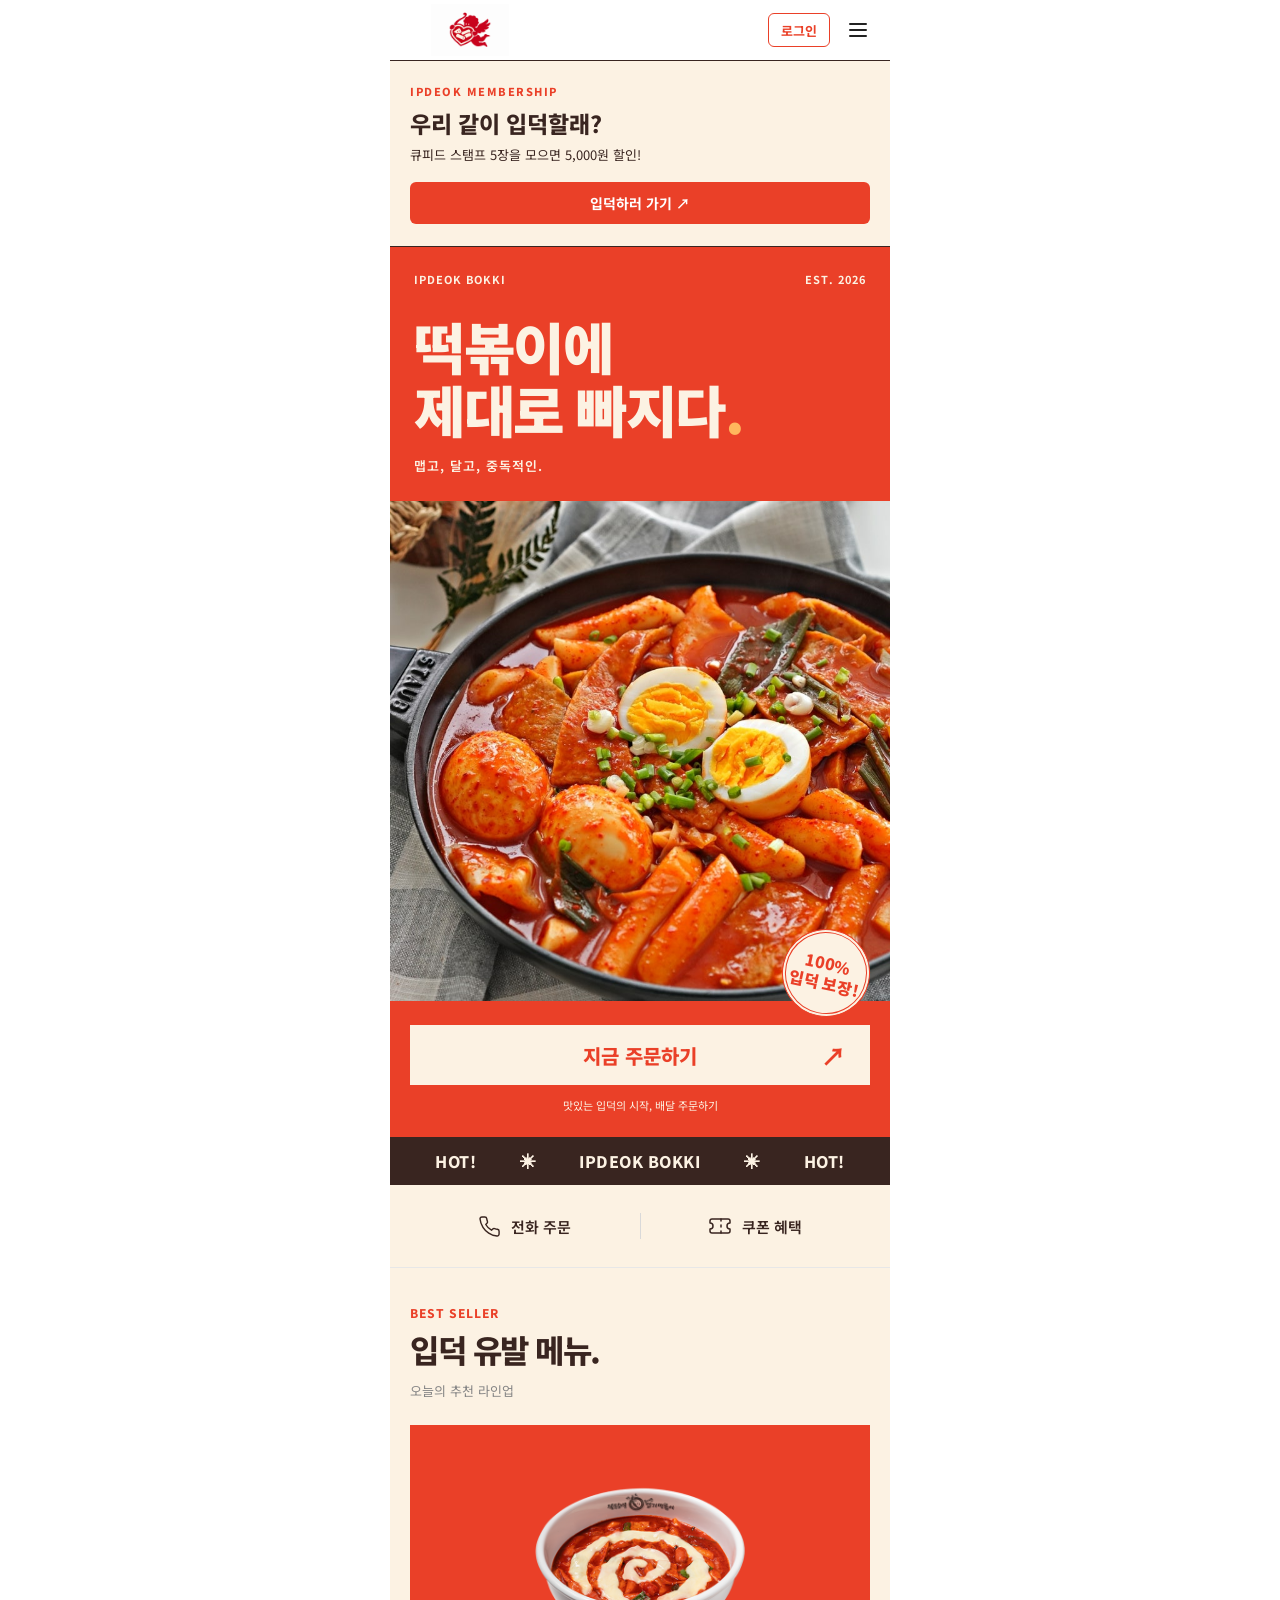
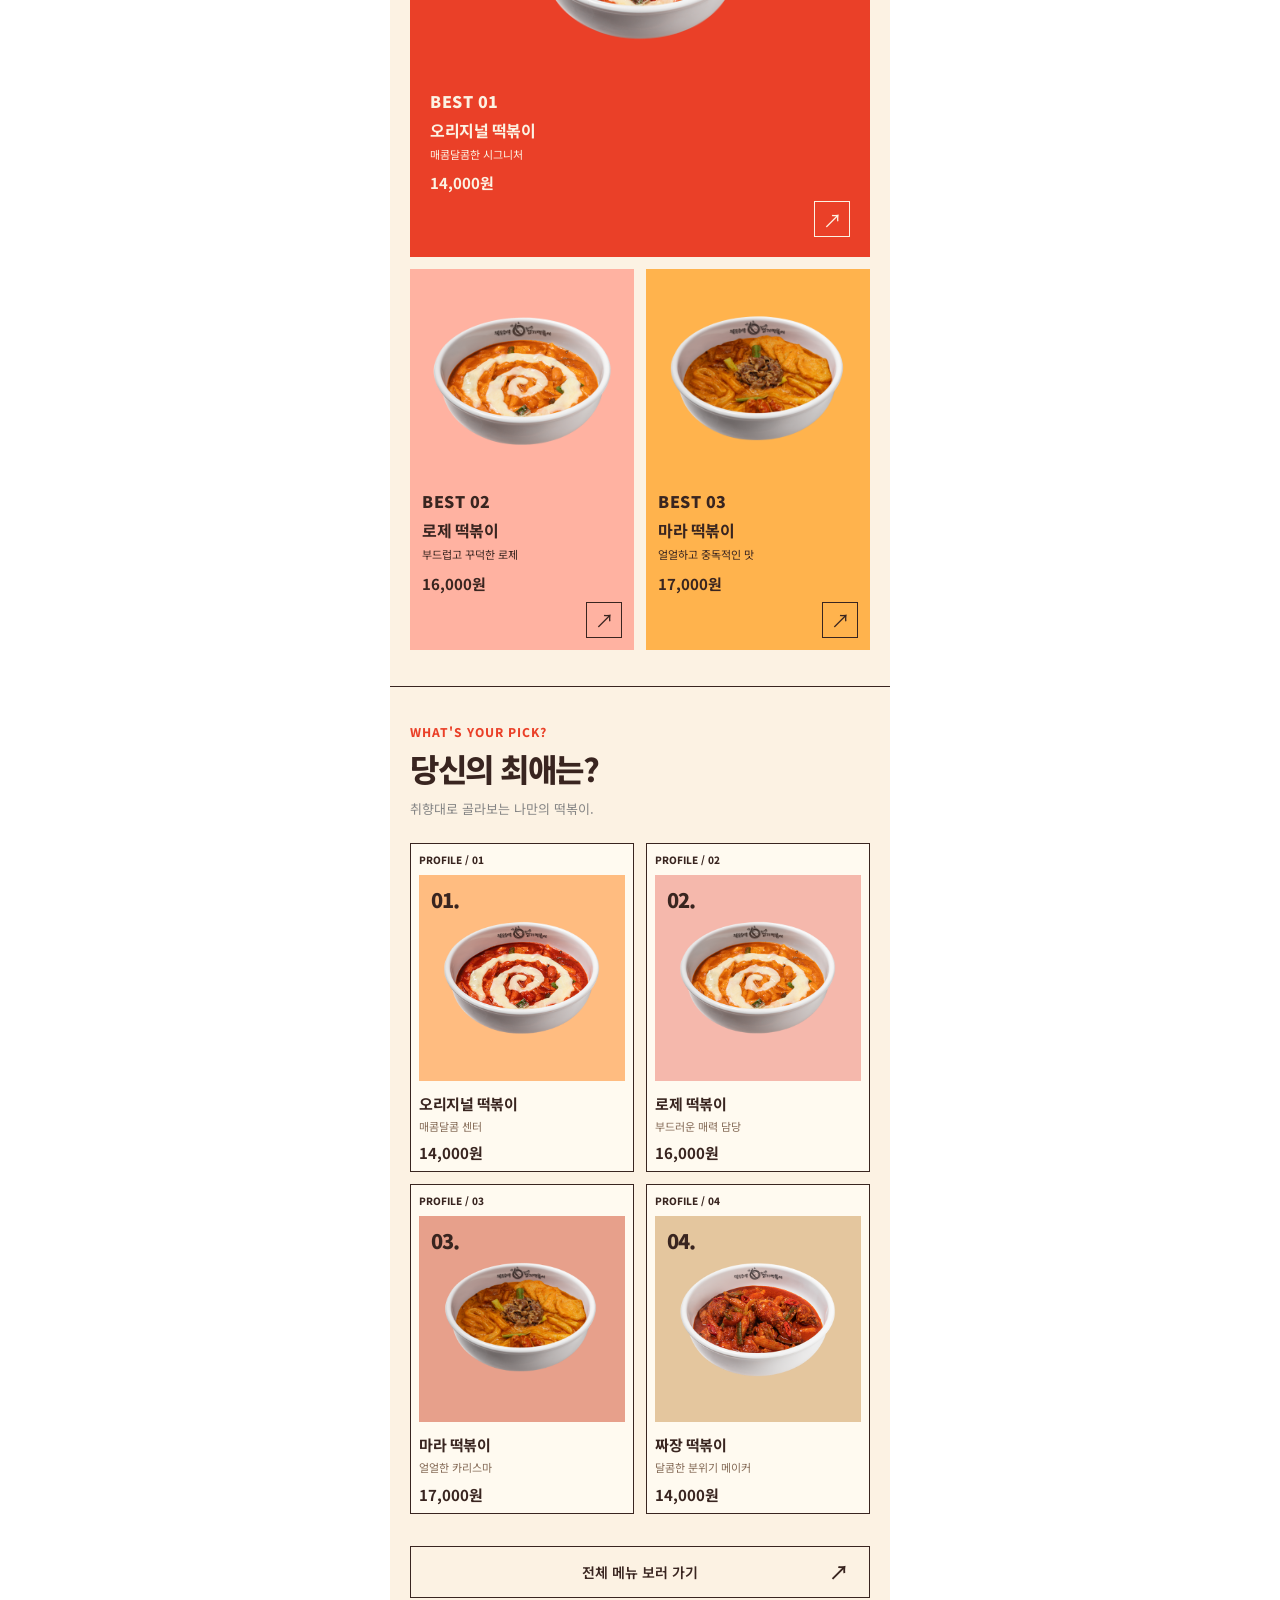
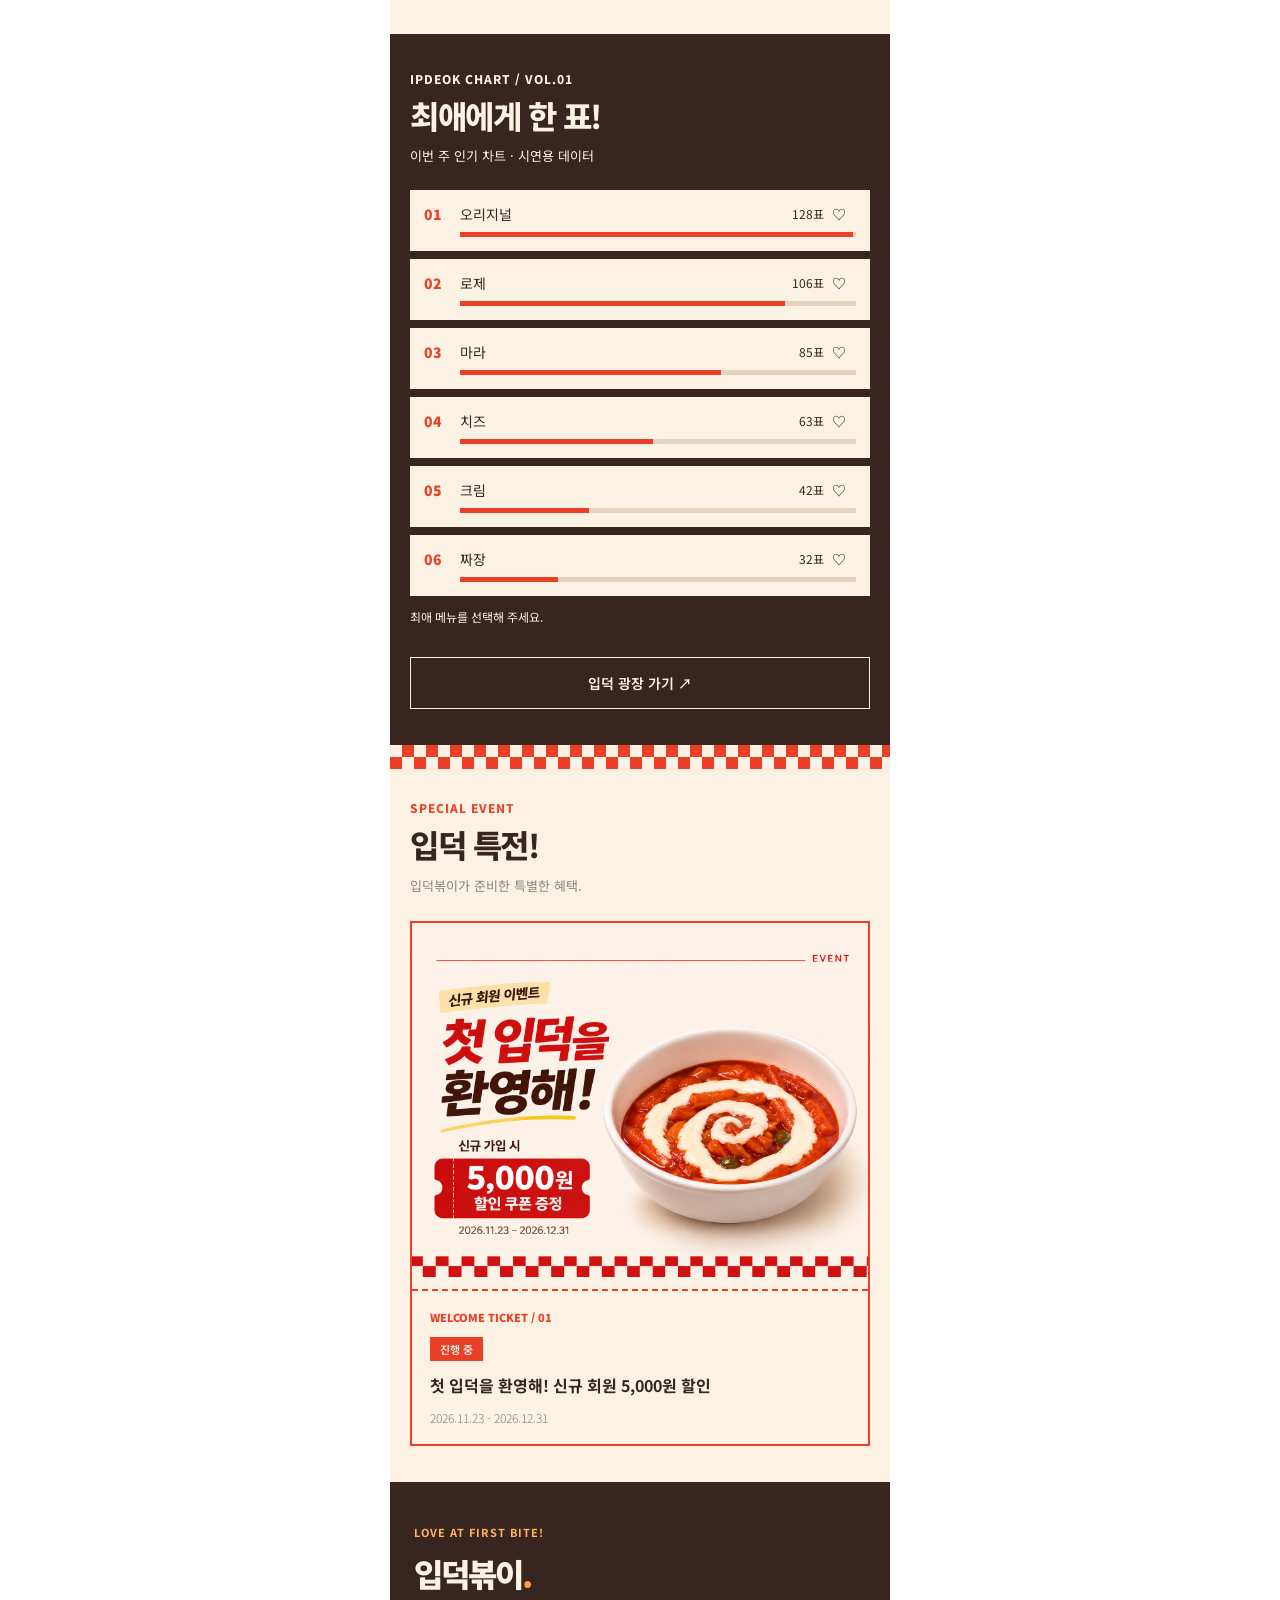
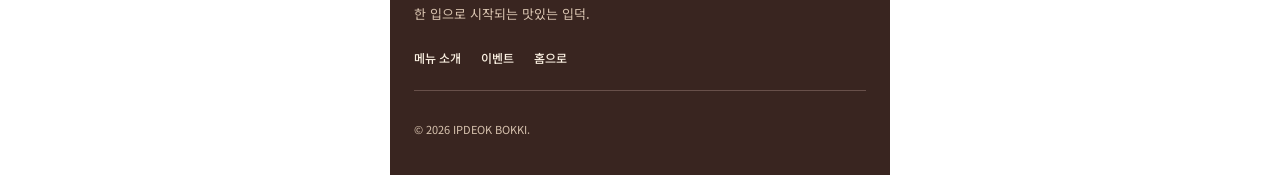
==== commit 2cae810d: "11_26_33" ====
--- a/index.html
+++ b/index.html
@@ -8,6 +8,7 @@
 <title>입덕볶이</title>
 <link href="CSS/style.css" rel="stylesheet"/>
 <link href="CSS/main.css" rel="stylesheet"/>
+<script src="JS/auth.js"></script>
 </head>
 <body>
 <div class="wrap">
--- a/CSS/style.css
+++ b/CSS/style.css
@@ -509,4 +509,130 @@
 .menu-img,
 .event-img {
     background-color: transparent;
+}
+
+/* 상단 로그인 및 MY 버튼 */
+
+.header-actions {
+    display: flex;
+    align-items: center;
+    justify-content: flex-end;
+    gap: 16px;
+}
+
+.header-account {
+    display: flex;
+    align-items: center;
+    justify-content: center;
+    gap: 5px;
+    min-height: 34px;
+    padding: 6px 12px;
+    border: 1.5px solid #EA4028;
+    border-radius: 6px;
+    color: #EA4028;
+    background-color: #FFFFFF;
+    font-size: 13px;
+    font-weight: 700;
+    white-space: nowrap;
+}
+
+.header-account:hover {
+    background-color: #EA4028;
+    color: #FFFFFF;
+}
+
+.header-actions .menu-btn {
+    flex-shrink: 0;
+    cursor: pointer;
+}
+
+
+/* 메인 회원 혜택 배너 */
+
+.membership-banner {
+    margin: 0;
+    padding: 22px 20px;
+    background-color: #FCF2E3;
+    border-top: 1px solid #392520;
+    border-bottom: 1px solid #392520;
+    color: #392520;
+}
+
+.membership-banner small {
+    display: block;
+    margin-bottom: 8px;
+    font-size: 11px;
+    font-weight: 800;
+    letter-spacing: 1.5px;
+    color: #EA4028;
+}
+
+.membership-banner h2 {
+    margin-bottom: 6px;
+    font-size: 23px;
+    font-weight: 800;
+    line-height: 1.4;
+    overflow-wrap: anywhere;
+}
+
+.membership-banner p {
+    font-size: 13px;
+    line-height: 1.6;
+}
+
+.membership-link {
+    display: flex;
+    align-items: center;
+    justify-content: center;
+    width: 100%;
+    min-height: 42px;
+    margin-top: 16px;
+    padding: 10px;
+    background-color: #EA4028;
+    color: #FFFFFF;
+    font-size: 14px;
+    font-weight: 700;
+    border-radius: 6px;
+}
+
+
+/* 회원 스탬프 적립 현황 */
+
+.membership-progress {
+    display: grid;
+    grid-template-columns: repeat(5, 1fr);
+    gap: 10px;
+    margin-top: 16px;
+}
+
+.membership-progress span {
+    display: flex;
+    align-items: center;
+    justify-content: center;
+    aspect-ratio: 1 / 1;
+    max-height: 55px;
+    border: 1.5px dashed #CBBDAA;
+    border-radius: 8px;
+    background-color: #FFF9EF;
+    color: #D8CDBF;
+    font-size: 24px;
+}
+
+.membership-progress span.filled {
+    border: 1.5px solid #EA4028;
+    background-color: #EA4028;
+    color: #FFFFFF;
+}
+
+.membership-status {
+    margin-top: 10px;
+    font-size: 12px;
+    font-weight: 600;
+    color: #392520;
+}
+
+.header .logo img {
+    width: 120px;
+    max-height: 52px;
+    object-fit: contain;
 }
